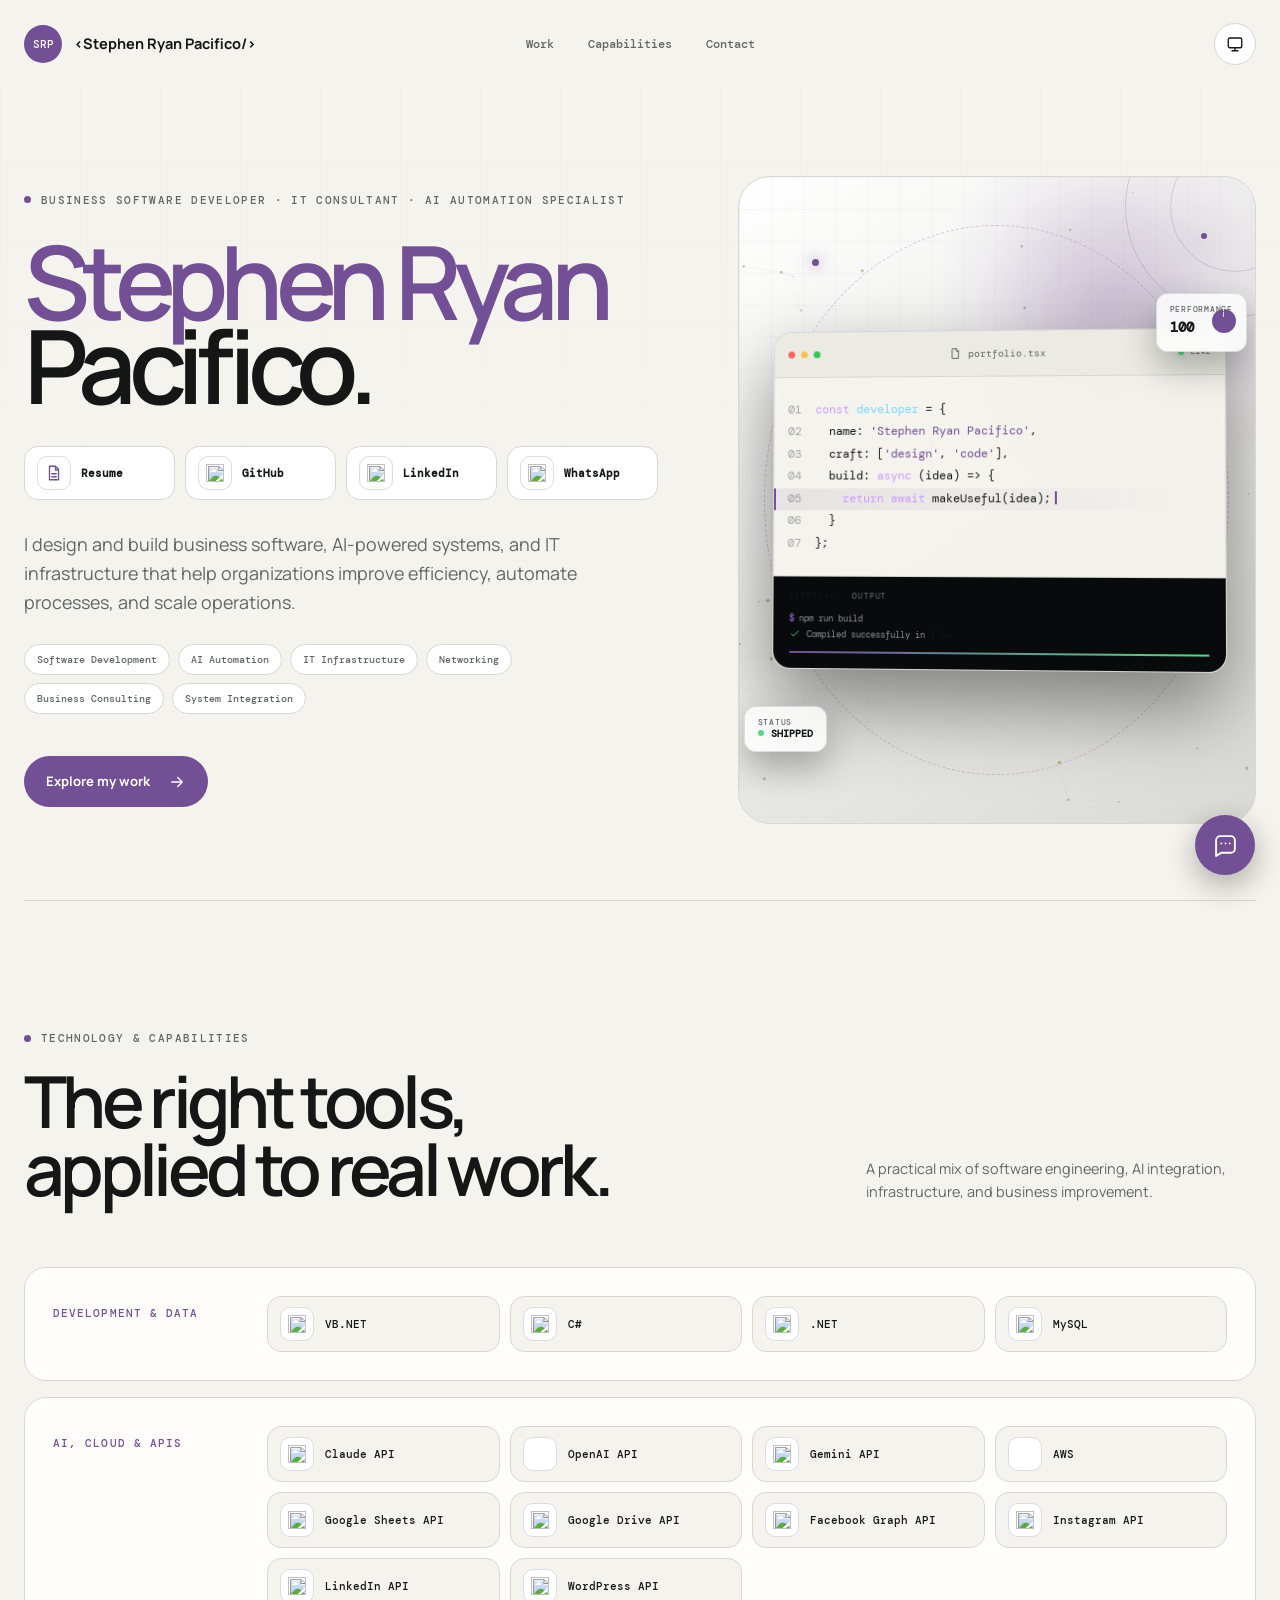
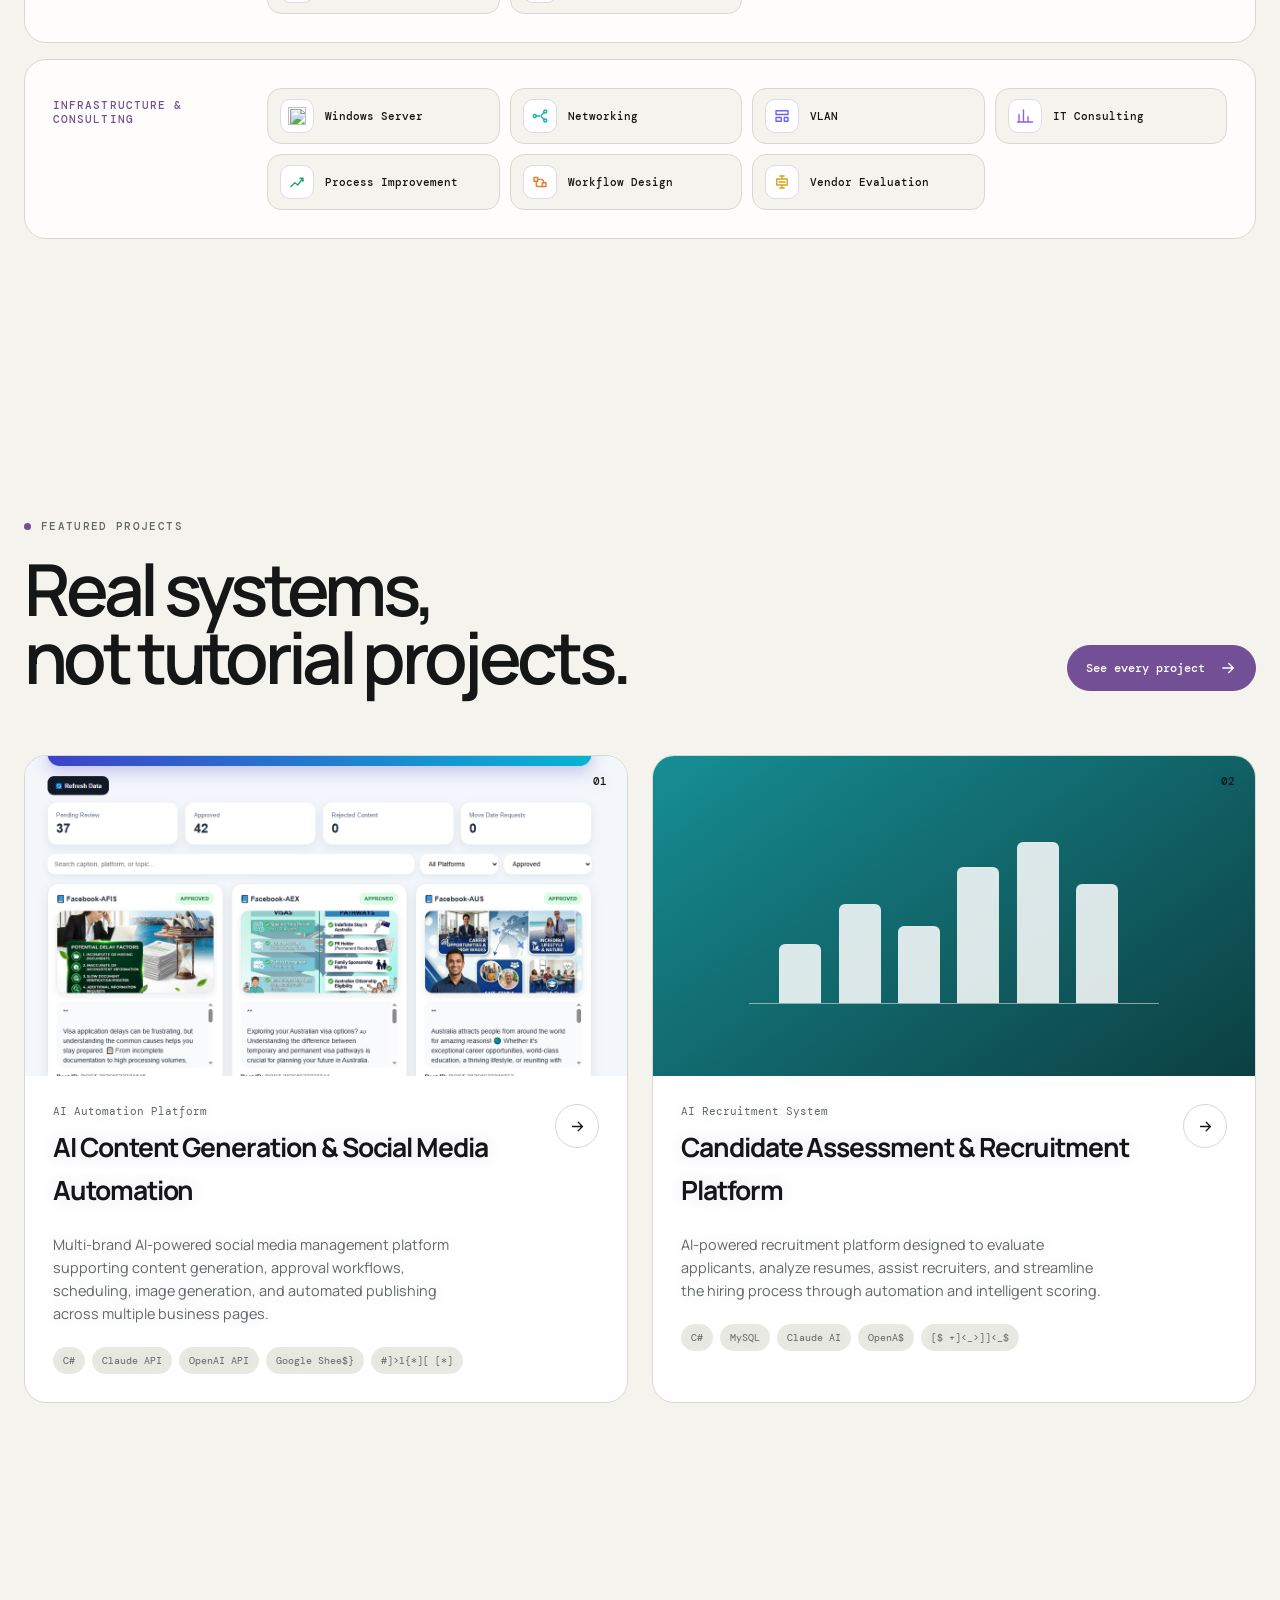
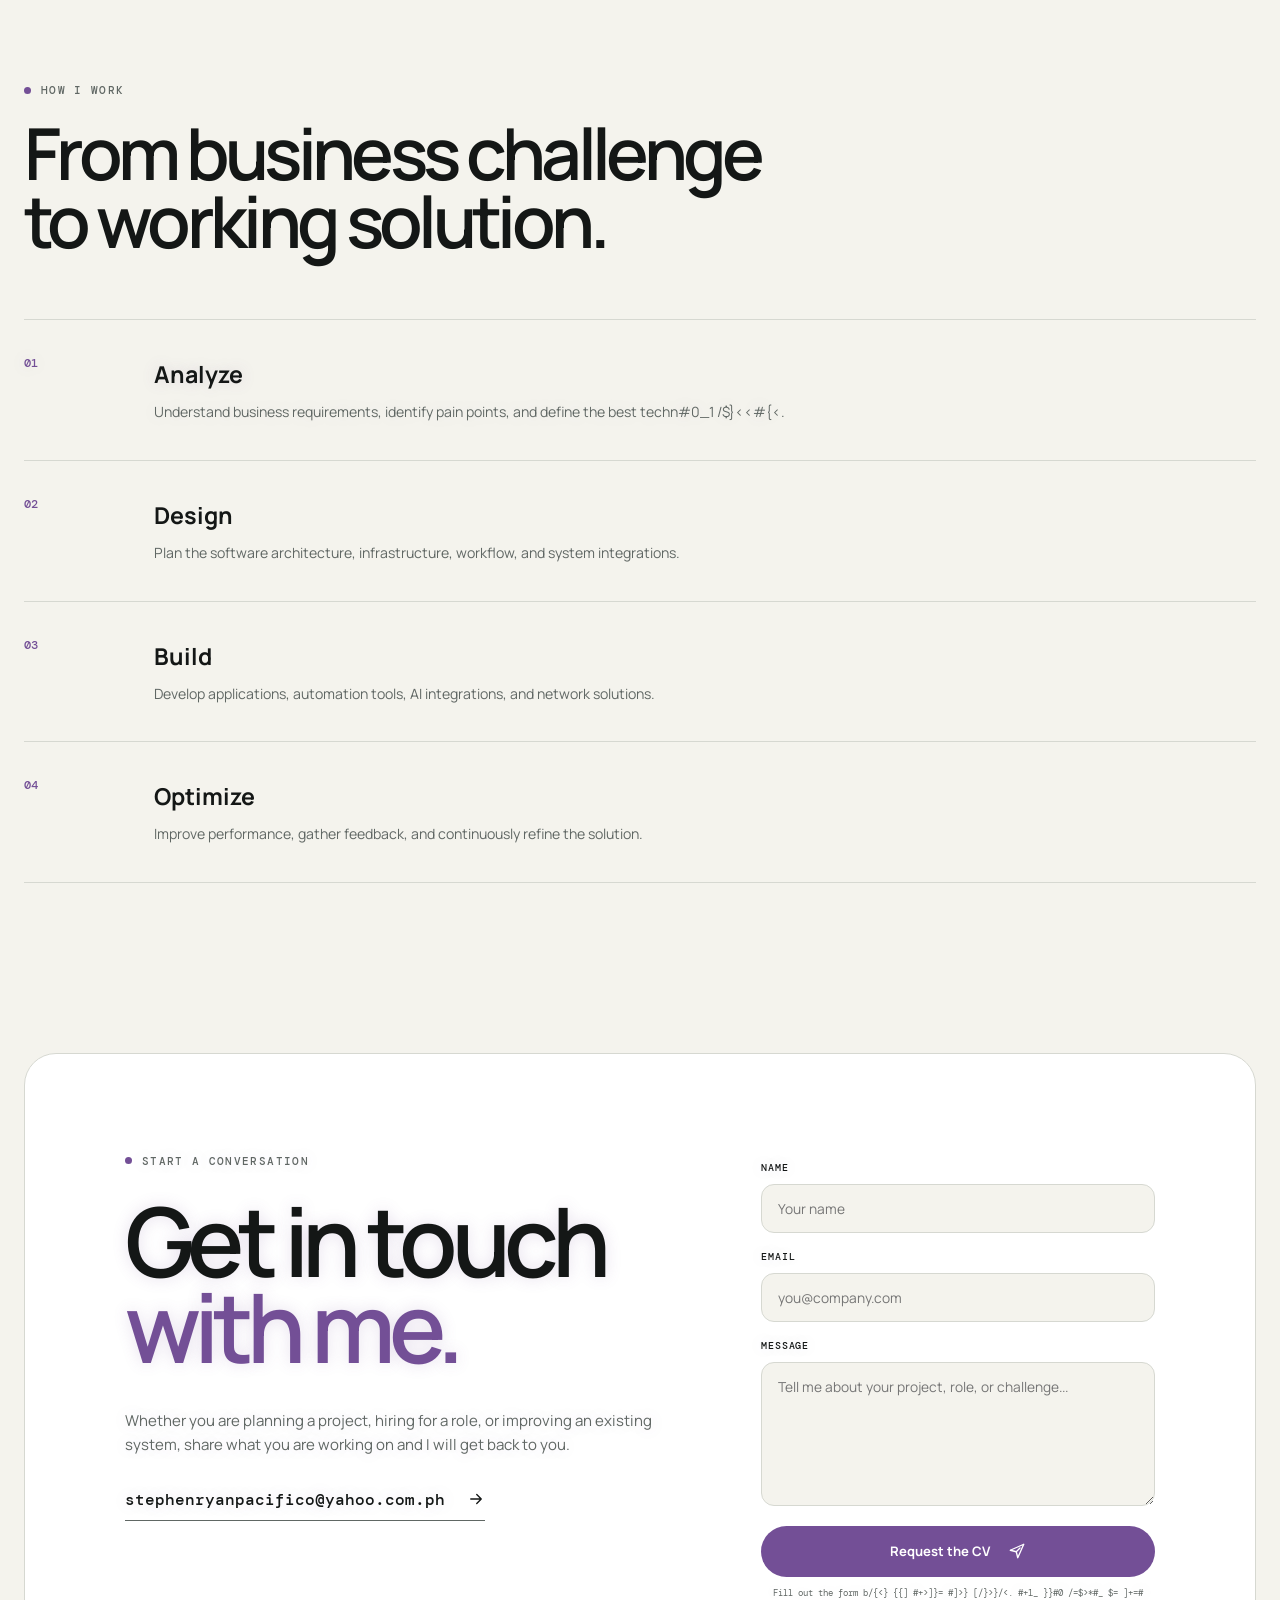
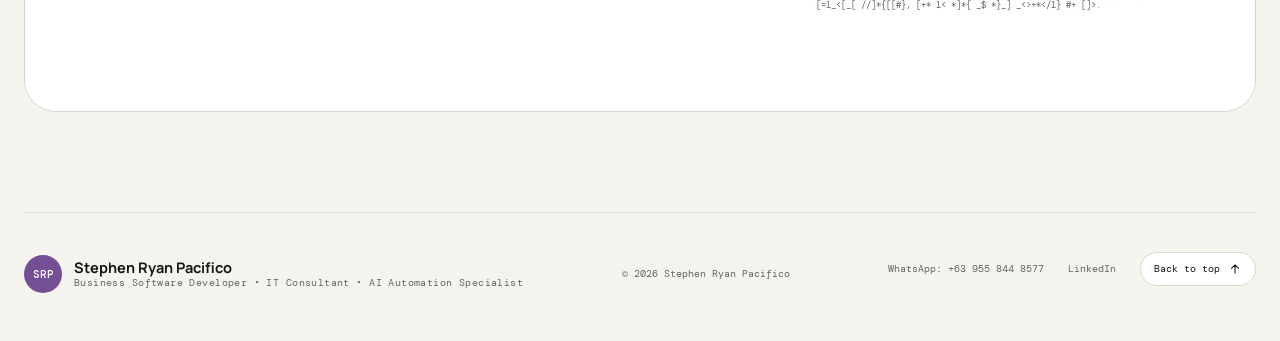
==== index.html @ 0fa46917 "Initial portfolio" ====
<!doctype html>
<html lang="en">
<head>
    <meta charset="utf-8">
    <meta name="viewport" content="width=device-width, initial-scale=1">
    <meta name="description" content="Stephen Ryan Pacifico builds business software, AI-powered applications, internal tools, and IT solutions that help companies streamline operations, improve productivity, and scale efficiently.">
    <meta name="theme-color" content="#0b0d0f">
    <title>Stephen Ryan Pacifico | Business Software, AI &amp; IT Solutions</title>
    <link rel="icon" href="favicon.svg?v=2" type="image/svg+xml">
    <link rel="preconnect" href="https://fonts.googleapis.com">
    <link rel="preconnect" href="https://fonts.gstatic.com" crossorigin>
    <link href="https://fonts.googleapis.com/css2?family=DM+Mono:wght@400;500&family=Manrope:wght@400;500;600;700;800&display=swap" rel="stylesheet">
    <script>
        const savedTheme = localStorage.getItem('ryan-theme') || 'system';
        document.documentElement.dataset.themePreference = savedTheme;
        document.documentElement.dataset.theme = savedTheme === 'system' ? (matchMedia('(prefers-color-scheme:light)').matches ? 'light' : 'dark') : savedTheme;
        document.documentElement.classList.add('js');
        let playSplash = false;
        try {
            playSplash = !sessionStorage.getItem('ryan-splash-seen');
            if (playSplash) sessionStorage.setItem('ryan-splash-seen', 'true');
        } catch {
            playSplash = true;
        }
        if (playSplash && !matchMedia('(prefers-reduced-motion:reduce)').matches) document.documentElement.classList.add('splash-running');
    </script>
    <link rel="stylesheet" href="style.css">
</head>
<body>

    <!-- ===== SPLASH SCREEN ===== -->
    <div class="splash" data-splash role="status" aria-label="Loading Stephen Ryan Pacifico's portfolio">
        <div class="splash-curtain curtain-left"></div>
        <div class="splash-curtain curtain-right"></div>
        <div class="splash-grid" aria-hidden="true"></div>
        <div class="splash-orbit orbit-a" aria-hidden="true"><i></i></div>
        <div class="splash-orbit orbit-b" aria-hidden="true"><i></i></div>
        <div class="splash-content">
            <div class="splash-kicker"><span></span>PORTFOLIO / 2026</div>
            <div class="splash-logo" aria-hidden="true"><span>SR</span><i></i><span>P</span></div>
            <p class="splash-name">Stephen Ryan Pacifico</p>
            <div class="splash-loader">
                <div class="splash-status">
                    <span data-splash-message>Initializing experience</span>
                    <strong><span data-splash-progress>0</span>%</strong>
                </div>
                <div class="splash-track"><i></i></div>
            </div>
        </div>
        <p class="splash-coordinate" aria-hidden="true">14.5995 N / 120.9842 E</p>
        <div class="splash-corner corner-tl" aria-hidden="true"></div>
        <div class="splash-corner corner-br" aria-hidden="true"></div>
    </div>

    <!-- ===== BACKGROUND CODE ===== -->
    <canvas class="background-code" data-background-code aria-hidden="true"></canvas>

    <!-- ===== SKIP LINK ===== -->
    <a class="skip-link" href="#main">Skip to content</a>

    <!-- ===== HEADER ===== -->
    <header class="site-header" data-header>
        <a class="brand" href="index.html" aria-label="Stephen Ryan Pacifico, home">
            <span class="brand-mark">SRP</span>
            <span>&lt;Stephen Ryan Pacifico/&gt;<small></small></span>
        </a>
        <nav class="desktop-nav" aria-label="Primary">
            <a href="#work">Work</a>
            <a href="#capabilities">Capabilities</a>
            <a href="#contact">Contact</a>
        </nav>
        <div class="header-actions">
            <div class="theme-picker" data-theme-picker>
                <button class="icon-button" type="button" data-theme-toggle aria-label="Choose color theme" aria-haspopup="menu" aria-expanded="false" title="Choose color theme">
                    <svg class="theme-icon system-theme-icon" viewBox="0 0 24 24" aria-hidden="true"><rect x="3" y="4" width="18" height="13" rx="2"/><path d="M8 21h8M12 17v4"/></svg>
                    <svg class="theme-icon light-theme-icon" viewBox="0 0 24 24" aria-hidden="true"><circle cx="12" cy="12" r="4"/><path d="M12 2v2M12 20v2M4.93 4.93l1.42 1.42M17.66 17.66l1.41 1.41M2 12h2M20 12h2M4.93 19.07l1.42-1.42M17.66 6.34l1.41-1.41"/></svg>
                    <svg class="theme-icon dark-theme-icon" viewBox="0 0 24 24" aria-hidden="true"><path d="M20.4 15.2A8.5 8.5 0 0 1 8.8 3.6 8.5 8.5 0 1 0 20.4 15.2Z"/></svg>
                </button>
                <div class="theme-menu" data-theme-menu role="menu" aria-label="Color theme" hidden>
                    <button type="button" role="menuitemradio" data-theme-choice="system" aria-checked="false"><svg viewBox="0 0 24 24" aria-hidden="true"><rect x="3" y="4" width="18" height="13" rx="2"/><path d="M8 21h8M12 17v4"/></svg><span><strong>System</strong><small>Match your device</small></span></button>
                    <button type="button" role="menuitemradio" data-theme-choice="light" aria-checked="false"><svg viewBox="0 0 24 24" aria-hidden="true"><circle cx="12" cy="12" r="4"/><path d="M12 2v2M12 20v2M4.93 4.93l1.42 1.42M17.66 17.66l1.41 1.41M2 12h2M20 12h2M4.93 19.07l1.42-1.42M17.66 6.34l1.41-1.41"/></svg><span><strong>Light</strong><small>Always light</small></span></button>
                    <button type="button" role="menuitemradio" data-theme-choice="dark" aria-checked="false"><svg viewBox="0 0 24 24" aria-hidden="true"><path d="M20.4 15.2A8.5 8.5 0 0 1 8.8 3.6 8.5 8.5 0 1 0 20.4 15.2Z"/></svg><span><strong>Dark</strong><small>Always dark</small></span></button>
                </div>
            </div>
            <button class="icon-button menu-button" type="button" data-menu-toggle aria-label="Open navigation" aria-expanded="false">
                <svg viewBox="0 0 24 24" aria-hidden="true"><path d="M4 7h16M4 12h16M4 17h16" /></svg>
            </button>
        </div>
        <nav class="mobile-nav" data-mobile-nav aria-label="Mobile navigation">
            <a href="#work">Work</a>
            <a href="#capabilities">Capabilities</a>
            <a href="#contact">Contact</a>
            <a href="projects.html">All projects</a>
        </nav>
    </header>

    <!-- ===== MAIN ===== -->
    <main id="main">

        <!-- ===== HERO ===== -->
        <section class="hero">
            <div class="hero-copy reveal">
                <p class="eyebrow"><span></span>Business Software Developer &middot; IT Consultant &middot; AI Automation Specialist</p>
                <h1><em>Stephen Ryan</em><br>Pacifico.</h1>
                <div class="profile-actions" aria-label="Profile links">
                    <button class="profile-action" type="button" data-resume-open><span class="action-icon"><svg viewBox="0 0 24 24" aria-hidden="true"><path d="M6 3h8l4 4v14H6zM14 3v5h4M9 13h6M9 17h6"/></svg></span><span>Resume</span></button>
                    <a class="profile-action" href="https://github.com/stephenryanpacifico" target="_blank" rel="noopener noreferrer"><span class="action-icon"><img src="https://cdn.simpleicons.org/github/181717" alt=""></span><span>GitHub</span></a>
                    <a class="profile-action" href="https://www.linkedin.com/in/stephen-pacifico03241996/" target="_blank" rel="noopener noreferrer"><span class="action-icon"><img src="https://cdn.jsdelivr.net/gh/devicons/devicon/icons/linkedin/linkedin-original.svg" alt=""></span><span>LinkedIn</span></a>
                    <a class="profile-action" href="https://api.whatsapp.com/send?phone=639558448577" target="_blank" rel="noopener noreferrer"><span class="action-icon"><img src="https://cdn.simpleicons.org/whatsapp/25D366" alt=""></span><span>WhatsApp</span></a>
                </div>
                <p class="hero-lede">I design and build business software, AI-powered systems, and IT infrastructure that help organizations improve efficiency, automate processes, and scale operations.</p>
                <div class="hero-services" aria-label="Services">
                    <span>Software Development</span><span>AI Automation</span><span>IT Infrastructure</span><span>Networking</span><span>Business Consulting</span><span>System Integration</span>
                </div>
                <div class="hero-actions">
                    <a class="button primary" href="#work">Explore my work <svg viewBox="0 0 24 24" aria-hidden="true"><path d="m5 12 14 0M13 6l6 6-6 6" /></svg></a>
                </div>
            </div>

            <div class="hero-panel code-showcase reveal delay-1" aria-label="Animated code editor demonstrating Ryan's development process">
                <canvas class="code-particles" data-code-particles aria-hidden="true"></canvas>
                <div class="pointer-aura" aria-hidden="true"></div>
                <div class="code-ambient" aria-hidden="true"><span></span><span></span><span></span></div>
                <div class="editor-window" data-tilt-editor>
                    <div class="editor-bar">
                        <div class="window-controls" aria-hidden="true"><i></i><i></i><i></i></div>
                        <div class="editor-file"><svg viewBox="0 0 24 24" aria-hidden="true"><path d="M8 3h7l4 4v14H8zM15 3v5h4" /></svg>portfolio.tsx</div>
                        <div class="live-badge"><span></span>LIVE</div>
                    </div>
                    <div class="editor-body" aria-hidden="true">
                        <div class="code-line line-1"><b>01</b><code><i>const</i> <strong>developer</strong> = {</code></div>
                        <div class="code-line line-2"><b>02</b><code>&nbsp;&nbsp;name: <em>'Stephen Ryan Pacifico'</em>,</code></div>
                        <div class="code-line line-3"><b>03</b><code>&nbsp;&nbsp;craft: [<em>'design'</em>, <em>'code'</em>],</code></div>
                        <div class="code-line line-4"><b>04</b><code>&nbsp;&nbsp;build: <i>async</i> (idea) =&gt; {</code></div>
                        <div class="code-line line-5 active-code"><b>05</b><code>&nbsp;&nbsp;&nbsp;&nbsp;<i>return await</i> makeUseful(idea);<span class="code-cursor"></span></code></div>
                        <div class="code-line line-6"><b>06</b><code>&nbsp;&nbsp;}</code></div>
                        <div class="code-line line-7"><b>07</b><code>};</code></div>
                    </div>
                    <div class="terminal-panel" aria-hidden="true">
                        <div><span>TERMINAL</span><span>OUTPUT</span></div>
                        <p><b>$</b> npm run build</p>
                        <p class="terminal-success"><svg viewBox="0 0 24 24"><path d="m5 12 4 4L19 6" /></svg>Compiled successfully in <span data-build-time>1.8s</span></p>
                        <span class="progress-track"><i></i></span>
                    </div>
                </div>
                <div class="floating-metric metric-top" aria-hidden="true"><span>PERFORMANCE</span><strong data-performance-score>100</strong><i></i></div>
                <div class="floating-metric metric-bottom" aria-hidden="true"><span>STATUS</span><strong><i></i> SHIPPED</strong></div>
                <div class="execution-path" aria-hidden="true"><i></i></div>
            </div>

        </section>

        <section class="capabilities-section" id="capabilities">
            <div class="section-heading reveal">
                <div><p class="eyebrow"><span></span>Technology &amp; capabilities</p><h2>The right tools,<br>applied to real work.</h2></div>
                <p class="section-note">A practical mix of software engineering, AI integration, infrastructure, and business improvement.</p>
            </div>
            <div class="capability-groups reveal delay-1">
                <div class="capability-group">
                    <p>Development &amp; data</p>
                    <div class="capability-grid">
                        <span class="capability-item"><span class="capability-icon"><img src="https://cdn.jsdelivr.net/gh/devicons/devicon/icons/visualbasic/visualbasic-original.svg" alt=""></span>VB.NET</span>
                        <span class="capability-item"><span class="capability-icon"><img src="https://cdn.jsdelivr.net/gh/devicons/devicon/icons/csharp/csharp-original.svg" alt=""></span>C#</span>
                        <span class="capability-item"><span class="capability-icon"><img src="https://cdn.jsdelivr.net/gh/devicons/devicon/icons/dot-net/dot-net-original.svg" alt=""></span>.NET</span>
                        <span class="capability-item"><span class="capability-icon"><img src="https://cdn.simpleicons.org/mysql/4479A1" alt=""></span>MySQL</span>
                    </div>
                </div>
                <div class="capability-group">
                    <p>AI, cloud &amp; APIs</p>
                    <div class="capability-grid">
                        <span class="capability-item"><span class="capability-icon"><img src="https://cdn.simpleicons.org/claude/D97757" alt=""></span>Claude API</span>
                        <span class="capability-item"><span class="capability-icon"><span class="brand-mask" style="--brand-color:#10a37f;--brand-logo:url('https://cdn.jsdelivr.net/npm/simple-icons@v14/icons/openai.svg')"></span></span>OpenAI API</span>
                        <span class="capability-item"><span class="capability-icon"><img src="https://cdn.simpleicons.org/googlegemini/8E75B2" alt=""></span>Gemini API</span>
                        <span class="capability-item"><span class="capability-icon"><span class="brand-mask" style="--brand-color:#ff9900;--brand-logo:url('https://cdn.jsdelivr.net/npm/simple-icons@v14/icons/amazonwebservices.svg')"></span></span>AWS</span>
                        <span class="capability-item"><span class="capability-icon"><img src="https://cdn.simpleicons.org/googlesheets/34A853" alt=""></span>Google Sheets API</span>
                        <span class="capability-item"><span class="capability-icon"><img src="https://cdn.simpleicons.org/googledrive/4285F4" alt=""></span>Google Drive API</span>
                        <span class="capability-item"><span class="capability-icon"><img src="https://cdn.simpleicons.org/facebook/1877F2" alt=""></span>Facebook Graph API</span>
                        <span class="capability-item"><span class="capability-icon"><img src="https://cdn.simpleicons.org/instagram/E4405F" alt=""></span>Instagram API</span>
                        <span class="capability-item"><span class="capability-icon"><img src="https://cdn.jsdelivr.net/gh/devicons/devicon/icons/linkedin/linkedin-plain.svg" alt=""></span>LinkedIn API</span>
                        <span class="capability-item"><span class="capability-icon"><img src="https://cdn.simpleicons.org/wordpress/21759B" alt=""></span>WordPress API</span>
                    </div>
                </div>
                <div class="capability-group">
                    <p>Infrastructure &amp; consulting</p>
                    <div class="capability-grid">
                        <span class="capability-item"><span class="capability-icon"><img src="https://cdn.jsdelivr.net/gh/devicons/devicon/icons/windows11/windows11-original.svg" alt=""></span>Windows Server</span>
                        <span class="capability-item"><span class="capability-icon" style="--icon-color:#16aeb5"><svg viewBox="0 0 24 24" aria-hidden="true"><circle cx="5" cy="12" r="2"/><circle cx="19" cy="6" r="2"/><circle cx="19" cy="18" r="2"/><path d="M7 12h5M14 11l3.2-3.6M14 13l3.2 3.6"/></svg></span>Networking</span>
                        <span class="capability-item"><span class="capability-icon" style="--icon-color:#6366f1"><svg viewBox="0 0 24 24" aria-hidden="true"><path d="M4 5h16v5H4zM4 14h7v5H4zM15 14h5v5h-5z"/></svg></span>VLAN</span>
                        <span class="capability-item"><span class="capability-icon" style="--icon-color:#8b5cf6"><svg viewBox="0 0 24 24" aria-hidden="true"><path d="M4 20V10M10 20V4M16 20v-7M22 20H2"/></svg></span>IT Consulting</span>
                        <span class="capability-item"><span class="capability-icon" style="--icon-color:#22a06b"><svg viewBox="0 0 24 24" aria-hidden="true"><path d="M4 18l5-5 4 3 7-9M16 7h4v4"/></svg></span>Process Improvement</span>
                        <span class="capability-item"><span class="capability-icon" style="--icon-color:#e77732"><svg viewBox="0 0 24 24" aria-hidden="true"><path d="M4 6h5v5H4zM15 13h5v5h-5zM9 8.5h4a4 4 0 0 1 4 4V13M7 11v5a2 2 0 0 0 2 2h6"/></svg></span>Workflow Design</span>
                        <span class="capability-item"><span class="capability-icon" style="--icon-color:#d6a21d"><svg viewBox="0 0 24 24" aria-hidden="true"><path d="M9 4h6M9 20h6M12 4v4M12 16v4M5 8h14v8H5zM8 12h8"/></svg></span>Vendor Evaluation</span>
                    </div>
                </div>
            </div>
        </section>

        <!-- ===== WORK ===== -->
        <section class="work-section" id="work">
            <div class="section-heading reveal">
                <div>
                    <p class="eyebrow"><span></span>Featured Projects</p>
                    <h2>Real systems,<br>not tutorial projects.</h2>
                </div>
                <a class="text-link" href="projects.html">
                    See every project
                    <svg viewBox="0 0 24 24" aria-hidden="true"><path d="m5 12 14 0M13 6l6 6-6 6" /></svg>
                </a>
            </div>

            <div class="project-grid">

                <!-- PROJECT 1: AI Social Media -->
                <a class="project-card project-violet reveal" href="projects.html#social-media-platform">
                    <div class="project-visual">
                        <img src="Assets/Ai_Social_media/AI_Social_Media_Automation.png" alt="AI Social Media Automation Platform" loading="lazy">
                        <span class="project-number">01</span>
                    </div>
                    <div class="project-info">
                        <div>
                            <p>AI Automation Platform</p>
                            <h3>AI Content Generation &amp; Social Media Automation</h3>
                        </div>
                        <span class="round-arrow"><svg viewBox="0 0 24 24" aria-hidden="true"><path d="m5 12 14 0M13 6l6 6-6 6" /></svg></span>
                        <p class="project-description">
                            Multi-brand AI-powered social media management platform
                            supporting content generation, approval workflows,
                            scheduling, image generation, and automated publishing
                            across multiple business pages.
                        </p>
                        <ul class="tags">
                            <li>C#</li>
                            <li>Claude API</li>
                            <li>OpenAI API</li>
                            <li>Google Sheets</li>
                            <li>Facebook API</li>
                        </ul>
                    </div>
                </a>

                <!-- PROJECT 2: Recruitment -->
                <a class="project-card project-cyan reveal delay-1" href="projects.html#recruitment-platform">
                    <div class="project-visual">
                        <div class="chart-mock">
                            <span style="--h:34%"></span>
                            <span style="--h:57%"></span>
                            <span style="--h:44%"></span>
                            <span style="--h:78%"></span>
                            <span style="--h:92%"></span>
                            <span style="--h:68%"></span>
                        </div>
                        <span class="project-number">02</span>
                    </div>
                    <div class="project-info">
                        <div>
                            <p>AI Recruitment System</p>
                            <h3>Candidate Assessment &amp; Recruitment Platform</h3>
                        </div>
                        <span class="round-arrow"><svg viewBox="0 0 24 24" aria-hidden="true"><path d="m5 12 14 0M13 6l6 6-6 6" /></svg></span>
                        <p class="project-description">
                            AI-powered recruitment platform designed to
                            evaluate applicants, analyze resumes,
                            assist recruiters, and streamline the hiring
                            process through automation and intelligent scoring.
                        </p>
                        <ul class="tags">
                            <li>C#</li>
                            <li>MySQL</li>
                            <li>Claude AI</li>
                            <li>OpenAI</li>
                            <li>AI Assessment</li>
                        </ul>
                    </div>
                </a>

            </div>
        </section>

        <!-- ===== PROCESS ===== -->
        <section class="process-section">
            <div class="section-heading reveal">
                <div>
                    <p class="eyebrow"><span></span>How I Work</p>
                    <h2>From business challenge<br>to working solution.</h2>
                </div>
            </div>
            <ol class="process-list">
                <li class="reveal">
                    <span>01</span>
                    <div>
                        <h3>Analyze</h3>
                        <p>Understand business requirements, identify pain points, and define the best technical approach.</p>
                    </div>
                </li>
                <li class="reveal">
                    <span>02</span>
                    <div>
                        <h3>Design</h3>
                        <p>Plan the software architecture, infrastructure, workflow, and system integrations.</p>
                    </div>
                </li>
                <li class="reveal">
                    <span>03</span>
                    <div>
                        <h3>Build</h3>
                        <p>Develop applications, automation tools, AI integrations, and network solutions.</p>
                    </div>
                </li>
                <li class="reveal">
                    <span>04</span>
                    <div>
                        <h3>Optimize</h3>
                        <p>Improve performance, gather feedback, and continuously refine the solution.</p>
                    </div>
                </li>
            </ol>
        </section>

        <!-- ===== CONTACT ===== -->
        <section class="contact-section reveal" id="contact">
            <div class="contact-copy">
                <p class="eyebrow"><span></span>Start a conversation</p>
                <h2>Get in touch<br><em>with me.</em></h2>
                <p class="contact-note">Whether you are planning a project, hiring for a role, or improving an existing system, share what you are working on and I will get back to you.</p>
                <a class="contact-link" href="mailto:stephenryanpacifico@yahoo.com.ph">stephenryanpacifico@yahoo.com.ph<svg viewBox="0 0 24 24" aria-hidden="true"><path d="m5 12 14 0M13 6l6 6-6 6" /></svg></a>
            </div>
            <form class="contact-form" data-contact-form>
                <label for="contact-name">Name</label>
                <input id="contact-name" name="name" type="text" autocomplete="name" placeholder="Your name" required>
                <label for="contact-email">Email</label>
                <input id="contact-email" name="email" type="email" autocomplete="email" placeholder="you@company.com" required>
                <label for="contact-message">Message</label>
                <textarea id="contact-message" name="message" rows="6" placeholder="Tell me about your project, role, or challenge..." required></textarea>
                <button class="button primary" type="submit">Request the CV<svg viewBox="0 0 24 24" aria-hidden="true"><path d="m3 11 18-8-8 18-2-8-8-2Z" /><path d="m11 13 5-5" /></svg></button>
                <p class="form-note" aria-live="polite">Fill out the form below and submit your request. Once your request is successfully submitted, the CV will be made available to you.</p>
            </form>
        </section>

    </main>

    <!-- ===== FOOTER ===== -->
    <footer>
        <a class="brand" href="#main">
            <span class="brand-mark">SRP</span>
            <span>
                Stephen Ryan Pacifico
                <small>Business Software Developer • IT Consultant • AI Automation Specialist</small>
            </span>
        </a>
        <p>© <span data-year></span> Stephen Ryan Pacifico</p>
        <div>
            <a href="https://api.whatsapp.com/send?phone=639558448577" target="_blank" rel="noopener noreferrer">
                WhatsApp: +63 955 844 8577
            </a>
            <a href="https://www.linkedin.com/in/stephen-pacifico03241996/" target="_blank" rel="noopener noreferrer">
                LinkedIn
            </a>
            <a class="back-to-top-button" href="#main">
                Back to top
                <svg viewBox="0 0 24 24" aria-hidden="true"><path d="M12 19V5M6 11l6-6 6 6" /></svg>
            </a>
        </div>
    </footer>

    <!-- ===== RESUME MODAL ===== -->
    <div class="resume-modal" data-resume-modal role="dialog" aria-modal="true" aria-labelledby="resume-title" hidden>
        <div class="resume-toolbar">
            <p id="resume-title">Resume</p>
            <button class="icon-button" type="button" data-resume-close aria-label="Close resume"><svg viewBox="0 0 24 24" aria-hidden="true"><path d="M6 6l12 12M18 6 6 18"/></svg></button>
        </div>
        <div class="resume-empty" aria-label="Empty resume area"></div>
    </div>

    <!-- ===== CHATBOT ===== -->
    <button id="chatbot-toggle" aria-label="Open chat"><svg viewBox="0 0 24 24" aria-hidden="true"><path d="M21 15a4 4 0 0 1-4 4H8l-5 3V7a4 4 0 0 1 4-4h10a4 4 0 0 1 4 4Z"/><path d="M8 10h.01M12 10h.01M16 10h.01"/></svg></button>
    <div id="chatbot-container" role="dialog" aria-label="Chatbot">
        <div class="chatbot-header">
            <span><svg viewBox="0 0 24 24" aria-hidden="true"><path d="M21 15a4 4 0 0 1-4 4H8l-5 3V7a4 4 0 0 1 4-4h10a4 4 0 0 1 4 4Z" /></svg>  Shekie AI Assistant</span>
            <button id="chatbot-close" aria-label="Close chat"><svg viewBox="0 0 24 24" aria-hidden="true"><path d="M6 6l12 12M18 6 6 18"/></svg></button>
        </div>
        <div id="chatbot-messages">
            <div class="bot-message">
                Hi! 👋 I'm Shekie, Ryan's AI Assistant.<br><br>

                I can help you learn more about Ryan's experience,
                skills, projects, and professional background.<br><br>

                <strong>Hiring for a role?</strong><br>
                Send me a job posting and I can assess how well Ryan
                matches the position.<br><br>

                What would you like to know?
            </div>
        </div>
        <div class="chatbot-input">

            <input type="text"
                   id="chat-input"
                   placeholder="Ask me anything..."
                   aria-label="Type your message">

            <!-- Hidden file picker -->
            <input type="file"
                   id="job-file-input"
                   accept=".pdf,.jpg,.jpeg,.png,application/pdf,image/jpeg,image/png"
                   hidden>

            <!-- Tiny attachment button -->
            <button type="button"
                    id="attach-btn"
                    class="chat-attach-btn"
                    aria-label="Attach job posting"
                    title="Attach job posting">

                <svg viewBox="0 0 24 24" aria-hidden="true">
                    <path d="M21.44 11.05l-8.49 8.49a6 6 0 0 1-8.49-8.49l9.19-9.19a4 4 0 0 1 5.66 5.66l-9.2 9.19a2 2 0 0 1-2.82-2.83l8.49-8.48" />
                </svg>

            </button>

            <button type="button"
                    id="send-btn"
                    aria-label="Send message">
                Send
            </button>

        </div>
    </div>

    <script src="script.js"></script>
</body>
</html>
---- style.css ----
﻿:root {
  --bg:#0b0d0f;
  --surface:#121518;
  --surface-2:#181c20;
  --text:#f2f3ee;
  --muted:#989f9f;
  --line:#282d31;
  --accent:#734F96;
  --accent-text:#fff;
  --display:"Manrope",sans-serif;
  --mono:"DM Mono",monospace;
  --radius:22px;
  --max:1240px;
  color-scheme:dark
}

html[data-theme="light"] {
  --bg:#f4f3ed;
  --surface:#fff;
  --surface-2:#e9e9e3;
  --text:#141716;
  --muted:#606764;
  --line:#d6d8d1;
  --accent:#734F96;
  --accent-text:#fff;
  color-scheme:light
}

* {
  box-sizing:border-box;
  margin:0;
  padding:0
}

html {
  scroll-behavior:smooth;
  scroll-padding-top:110px
}

body {
  background:var(--bg);
  color:var(--text);
  font-family:var(--display);
  line-height:1.6;
  min-height:100vh;
  transition:background .3s,color .3s
}

body::before {
  background-image:linear-gradient(rgba(255,255,255,.018) 1px,transparent 1px),linear-gradient(90deg,rgba(255,255,255,.018) 1px,transparent 1px);
  background-size:80px 80px;
  content:"";
  inset:0;
  mask-image:linear-gradient(to bottom,black,transparent 70%);
  pointer-events:none;
  position:fixed;
  z-index:-1
}

.background-code {
  height:100%;
  inset:0;
  opacity:.9;
  pointer-events:none;
  position:fixed;
  width:100%;
  z-index:0
}

main,footer {
  position:relative;
  z-index:1
}

@media (hover:none),(pointer:coarse) {
  .background-code {
    display:none
  }
}

html[data-theme="light"] body::before {
  background-image:linear-gradient(rgba(0,0,0,.025) 1px,transparent 1px),linear-gradient(90deg,rgba(0,0,0,.025) 1px,transparent 1px)
}

a {
  color:inherit;
  text-decoration:none
}

button {
  color:inherit;
  font:inherit
}

svg {
  fill:none;
  stroke:currentColor;
  stroke-linecap:round;
  stroke-linejoin:round;
  stroke-width:1.8
}

.skip-link {
  background:var(--accent);
  color:var(--accent-text);
  left:16px;
  padding:10px 16px;
  position:fixed;
  top:-60px;
  z-index:100
}

.skip-link:focus {
  top:16px
}

.site-header {
  align-items:center;
  background:color-mix(in srgb,var(--bg) 82%,transparent);
  border-bottom:1px solid transparent;
  display:grid;
  grid-template-columns:1fr auto 1fr;
  height:88px;
  left:0;
  padding:0 max(24px,calc((100vw - var(--max))/2));
  position:fixed;
  right:0;
  top:0;
  transition:.3s;
  z-index:50;
  backdrop-filter:blur(18px)
}

.site-header.is-scrolled {
  border-color:var(--line);
  height:72px
}

.brand {
  align-items:center;
  display:flex;
  font-size:.91rem;
  font-weight:700;
  gap:12px;
  line-height:1.25;
  width:max-content
}

.brand small {
  color:var(--muted);
  display:block;
  font:400 .65rem var(--mono);
  letter-spacing:.04em
}

.brand-mark {
  align-items:center;
  background:var(--accent);
  border-radius:50%;
  color:var(--accent-text);
  display:flex;
  font:500 .7rem var(--mono);
  height:38px;
  justify-content:center;
  width:38px
}

.desktop-nav {
  display:flex;
  gap:34px
}

.desktop-nav a {
  color:var(--muted);
  font:500 .76rem var(--mono);
  position:relative
}

.desktop-nav a:hover {
  color:var(--text)
}

.desktop-nav a::after {
  background:var(--accent);
  bottom:-9px;
  content:"";
  height:2px;
  left:0;
  position:absolute;
  transform:scaleX(0);
  transform-origin:left;
  transition:.25s;
  width:100%
}

.desktop-nav a:hover::after {
  transform:scaleX(1)
}

.header-actions {
  display:flex;
  gap:8px;
  justify-self:end
}

.icon-button {
  align-items:center;
  background:var(--surface);
  border:1px solid var(--line);
  border-radius:50%;
  cursor:pointer;
  display:flex;
  height:42px;
  justify-content:center;
  transition:.2s;
  width:42px
}

.icon-button:hover {
  border-color:var(--muted);
  transform:translateY(-2px)
}

.icon-button svg {
  height:18px;
  width:18px
}

.menu-button {
  display:none
}

.theme-picker {
  position:relative
}

.theme-icon {
  display:none
}

html[data-theme-preference="system"] .system-theme-icon,
html[data-theme-preference="light"] .light-theme-icon,
html[data-theme-preference="dark"] .dark-theme-icon {
  display:block
}

.theme-menu {
  background:color-mix(in srgb,var(--surface) 94%,transparent);
  border:1px solid var(--line);
  border-radius:16px;
  box-shadow:0 20px 55px rgba(0,0,0,.28);
  min-width:205px;
  padding:7px;
  position:absolute;
  right:0;
  top:50px;
  z-index:90;
  backdrop-filter:blur(20px)
}

.theme-menu[hidden] {
  display:none
}

.theme-menu button {
  align-items:center;
  background:transparent;
  border:0;
  border-radius:11px;
  color:var(--text);
  cursor:pointer;
  display:grid;
  gap:11px;
  grid-template-columns:24px 1fr 8px;
  padding:10px 11px;
  text-align:left;
  transition:background .18s;
  width:100%
}

.theme-menu button:hover,.theme-menu button:focus-visible {
  background:var(--surface-2)
}

.theme-menu button::after {
  background:transparent;
  border:1px solid var(--line);
  border-radius:50%;
  content:"";
  height:7px;
  width:7px
}

.theme-menu button.is-selected::after {
  background:var(--accent);
  border-color:var(--accent);
  box-shadow:0 0 0 3px color-mix(in srgb,var(--accent) 16%,transparent)
}

.theme-menu button>svg {
  height:19px;
  width:19px
}

.theme-menu button>span {
  display:block
}

.theme-menu strong,.theme-menu small {
  display:block
}

.theme-menu strong {
  font:600 .71rem var(--mono)
}

.theme-menu small {
  color:var(--muted);
  font-size:.66rem;
  margin-top:1px
}

.mobile-nav {
  display:none
}

main,footer {
  width:min(calc(100% - 48px),var(--max));
  margin-inline:auto
}

.hero {
  display:grid;
  grid-template-columns:1.1fr .9fr;
  gap:80px;
  min-height:100vh;
  padding:170px 0 70px;
  position:relative
}

.hero-copy {
  align-self:center
}

.eyebrow {
  align-items:center;
  color:var(--muted);
  display:flex;
  font:500 .7rem var(--mono);
  gap:10px;
  letter-spacing:.12em;
  text-transform:uppercase
}

.eyebrow span {
  background:var(--accent);
  border-radius:100%;
  display:inline-block;
  height:7px;
  width:7px
}

.hero h1,.page-hero h1 {
  font-size:clamp(4.2rem,8vw,8.2rem);
  font-weight:600;
  letter-spacing:-.075em;
  line-height:.83;
  margin:32px 0 38px
}

.hero h1 em,.page-hero h1 em,.about-intro em,.contact-section em {
  color:var(--accent);
  font-style:normal
}

.code-word-group {
  display:inline-flex;
  align-items:baseline;
  white-space:nowrap
}

.code-word {
  border-radius:.08em;
  cursor:crosshair;
  display:inline-block;
  min-width:8.1ch;
  outline:none;
  position:relative;
  transition:color .2s ease,text-shadow .2s ease
}

.code-word::before {
  background:var(--accent);
  bottom:.03em;
  content:"";
  height:.035em;
  left:0;
  opacity:.35;
  position:absolute;
  transform:scaleX(.22);
  transform-origin:left;
  transition:opacity .25s ease,transform .35s cubic-bezier(.2,.8,.2,1);
  width:100%
}

.code-word:hover::before,.code-word:focus-visible::before,.code-word.is-coding::before {
  opacity:1;
  transform:scaleX(1)
}

.code-word.is-coding {
  color:var(--accent);
  font-family:var(--mono);
  font-size:.77em;
  letter-spacing:-.075em;
  min-width:11ch;
  text-shadow:0 0 28px color-mix(in srgb,var(--accent) 32%,transparent);
  vertical-align:baseline
}

.code-word.is-coding::after {
  animation:cursor-blink .7s steps(1) infinite;
  background:var(--accent);
  box-shadow:0 0 12px color-mix(in srgb,var(--accent) 60%,transparent);
  content:"";
  display:inline-block;
  height:.78em;
  margin-left:.08em;
  width:.035em
}

.hero-lede {
  color:var(--muted);
  font-size:clamp(1rem,1.4vw,1.22rem);
  max-width:580px
}

.profile-actions {
  display:grid;
  gap:10px;
  grid-template-columns:repeat(4,minmax(0,1fr));
  margin-bottom:30px;
  max-width:650px
}

.profile-action {
  align-items:center;
  background:var(--surface);
  border:1px solid var(--line);
  border-radius:14px;
  color:var(--text);
  cursor:pointer;
  display:flex;
  font:600 .68rem var(--mono);
  gap:10px;
  min-height:54px;
  padding:8px 12px;
  text-align:left;
  transition:border-color .2s,background .2s,transform .2s
}

.profile-action:hover {
  background:var(--surface-2);
  border-color:color-mix(in srgb,var(--accent) 55%,var(--line));
  transform:translateY(-2px)
}

.action-icon,.capability-icon {
  align-items:center;
  background:#fff;
  border:1px solid #dedbe3;
  border-radius:10px;
  display:inline-flex;
  flex:0 0 34px;
  height:34px;
  justify-content:center;
  width:34px
}

.action-icon {
  color:var(--accent)
}

.capability-icon {
  color:var(--icon-color,var(--accent))
}

.action-icon svg,.action-icon img,.capability-icon svg,.capability-icon img {
  height:18px;
  object-fit:contain;
  width:18px
}

.brand-mask {
  background:var(--brand-color);
  display:block;
  height:18px;
  mask:var(--brand-logo) center/contain no-repeat;
  width:18px
}

.hero-services {
  display:flex;
  flex-wrap:wrap;
  gap:8px;
  margin-top:28px;
  max-width:680px
}

.hero-services span {
  background:var(--surface);
  border:1px solid var(--line);
  border-radius:100px;
  color:var(--muted);
  font:500 .62rem var(--mono);
  padding:8px 12px
}

.hero-actions {
  display:flex;
  flex-wrap:wrap;
  gap:12px;
  margin-top:42px
}

.button {
  align-items:center;
  border-radius:100px;
  display:inline-flex;
  font-size:.82rem;
  font-weight:700;
  gap:18px;
  padding:15px 22px;
  transition:.25s
}

button.button {
  cursor:pointer
}

.button svg,.text-link svg,.contact-link svg {
  height:18px;
  width:18px
}

.button.primary {
  background:var(--accent);
  color:var(--accent-text)
}

.button.secondary {
  background:transparent;
  border:1px solid var(--line)
}

.button:hover {
  transform:translateY(-3px)
}

.button.secondary:hover {
  background:var(--surface)
}

.hero-panel {
  align-self:center;
  aspect-ratio:4/5;
  background:radial-gradient(circle at 50% 32%,color-mix(in srgb,var(--accent) 16%,transparent),transparent 37%),var(--surface);
  border:1px solid var(--line);
  border-radius:32px;
  overflow:hidden;
  position:relative
}

.orbital {
  height:55%;
  position:relative
}

.orbit {
  border:1px solid color-mix(in srgb,var(--accent) 30%,var(--line));
  border-radius:50%;
  left:50%;
  position:absolute;
  top:50%;
  transform:translate(-50%,-50%)
}

.orbit.one {
  height:220px;
  width:220px
}

.orbit.two {
  height:310px;
  width:310px
}

.orbit::before,.orbit::after {
  background:var(--accent);
  border-radius:50%;
  content:"";
  height:7px;
  position:absolute;
  width:7px
}

.orbit.one::before {
  left:20%;
  top:5%
}

.orbit.two::after {
  bottom:12%;
  right:8%
}

.core {
  align-items:center;
  background:var(--accent);
  border-radius:50%;
  color:var(--accent-text);
  display:flex;
  font:500 1.5rem var(--mono);
  height:92px;
  justify-content:center;
  left:50%;
  position:absolute;
  top:50%;
  transform:translate(-50%,-50%);
  width:92px
}

.panel-status {
  align-items:center;
  display:flex;
  font:400 .68rem var(--mono);
  gap:8px;
  left:26px;
  position:absolute;
  top:24px
}

.pulse {
  background:#79e897;
  border-radius:50%;
  box-shadow:0 0 0 5px rgba(121,232,151,.1);
  height:7px;
  width:7px
}

.code-window {
  background:color-mix(in srgb,var(--bg) 75%,transparent);
  border:1px solid var(--line);
  border-radius:16px;
  bottom:22px;
  font:400 clamp(.68rem,1vw,.82rem)/1.8 var(--mono);
  left:22px;
  padding:16px 20px;
  position:absolute;
  right:22px
}

.code-window>div {
  display:flex;
  gap:5px;
  margin-bottom:10px
}

.code-window i {
  background:var(--muted);
  border-radius:50%;
  height:5px;
  opacity:.5;
  width:5px
}

.code-window p {
  color:var(--muted)
}

.code-window b {
  color:#c49af2;
  font-weight:400
}

.code-window mark {
  background:none;
  color:var(--accent)
}

.hero-stats {
  align-self:end;
  border-top:1px solid var(--line);
  display:grid;
  grid-column:1/-1;
  grid-template-columns:repeat(3,1fr);
  margin-top:20px
}

.hero-stats div {
  align-items:center;
  border-right:1px solid var(--line);
  display:flex;
  gap:16px;
  padding:22px 0
}

.hero-stats div+div {
  padding-left:28px
}

.hero-stats div:last-child {
  border:0
}

.hero-stats strong {
  font:500 .75rem var(--mono)
}

.hero-stats span {
  color:var(--muted);
  font-size:.78rem
}

.capabilities-section {
  border-top:1px solid var(--line);
  padding:130px 0 140px
}

.section-note {
  color:var(--muted);
  font-size:.9rem;
  max-width:390px
}

.capability-groups {
  display:grid;
  gap:16px
}

.capability-group {
  background:color-mix(in srgb,var(--surface) 84%,transparent);
  border:1px solid var(--line);
  border-radius:22px;
  display:grid;
  gap:24px;
  grid-template-columns:190px 1fr;
  padding:28px
}

.capability-group>p {
  color:var(--accent);
  font:500 .67rem var(--mono);
  letter-spacing:.1em;
  padding-top:10px;
  text-transform:uppercase
}

.capability-grid {
  display:grid;
  gap:10px;
  grid-template-columns:repeat(4,minmax(0,1fr))
}

.capability-item {
  align-items:center;
  background:var(--bg);
  border:1px solid var(--line);
  border-radius:14px;
  display:flex;
  font:500 .67rem var(--mono);
  gap:11px;
  min-height:54px;
  padding:10px 12px;
  transition:border-color .2s,transform .2s
}

.capability-item:hover {
  border-color:color-mix(in srgb,var(--accent) 60%,var(--line));
  transform:translateY(-2px)
}

.tech-label {
  border-right:1px solid var(--line);
  color:var(--accent);
  font:500 .62rem var(--mono);
  letter-spacing:.14em;
  padding:25px 28px 25px 0;
  white-space:nowrap
}

.tech-window {
  mask-image:linear-gradient(90deg,transparent,black 7%,black 93%,transparent);
  overflow:hidden
}

.tech-track {
  animation:tech-scroll 28s linear infinite;
  display:flex;
  width:max-content
}

.tech-marquee:hover .tech-track {
  animation-play-state:paused
}

.tech-set {
  align-items:center;
  display:flex;
  flex-shrink:0;
  gap:42px;
  padding:17px 21px
}

.tech-item {
  align-items:center;
  color:var(--muted);
  display:inline-flex;
  font:500 .7rem var(--mono);
  gap:10px;
  white-space:nowrap
}

.tech-item img {
  filter:saturate(.82);
  height:24px;
  object-fit:contain;
  transition:filter .2s ease,transform .2s ease;
  width:24px
}

.tech-item:hover {
  color:var(--text)
}

.tech-item:hover img {
  filter:saturate(1.1);
  transform:translateY(-2px) scale(1.08)
}

@keyframes tech-scroll {
  to {
    transform:translateX(-50%)
  }
}

@media(max-width:560px) {
  .tech-marquee {
    grid-template-columns:1fr;
    margin-top:8px
  }

  .tech-label {
    border-bottom:1px solid var(--line);
    border-right:0;
    padding:15px 0 11px
  }

  .tech-set {
    gap:30px;
    padding-block:15px
  }
}

@media(prefers-reduced-motion:reduce) {
  .tech-track {
    animation:none;
    transform:none
  }

  .tech-set[aria-hidden="true"] {
    display:none
  }
}

.work-section,.process-section {
  padding:140px 0
}

.section-heading {
  align-items:end;
  display:flex;
  justify-content:space-between;
  margin-bottom:64px
}

.section-heading h2,.about-intro h2 {
  font-size:clamp(2.8rem,5.6vw,5.8rem);
  font-weight:600;
  letter-spacing:-.065em;
  line-height:.95;
  margin-top:22px
}

.text-link {
  align-items:center;
  border-bottom:1px solid var(--line);
  display:flex;
  font:500 .74rem var(--mono);
  gap:14px;
  padding:0 0 8px
}

.text-link:hover {
  border-color:var(--accent);
  color:var(--accent)
}

.project-grid {
  display:grid;
  gap:24px;
  grid-template-columns:1fr 1fr
}

.project-card {
  background:var(--surface);
  border:1px solid var(--line);
  border-radius:var(--radius);
  overflow:hidden;
  transition:.35s
}

.project-card:hover {
  border-color:color-mix(in srgb,var(--accent) 45%,var(--line));
  transform:translateY(-8px)
}

.project-visual {
    height: 320px;
    padding: 0;
    display: flex;
    justify-content: center;
    align-items: center;
    overflow: hidden;
    position: relative;
    background: #0f1115;
}

    .project-visual img {
        width: 100%;
        height: 100%;
        object-fit: cover;
        display: block;
    }

.project-violet {
  --project:#7451f8
}

.project-cyan {
  --project:#16aeb5
}

.project-orange {
  --project:#e77732
}

.project-green {
  --project:#51a875
}

.project-visual,.archive-art {
  background:linear-gradient(145deg,color-mix(in srgb,var(--project) 80%,#111),color-mix(in srgb,var(--project) 34%,#060708))
}

.project-number {
  font:500 .68rem var(--mono);
  position:absolute;
  right:20px;
  top:18px
}

.dashboard-mock {
  background:#f7f6f1;
  border-radius:10px;
  box-shadow:0 24px 50px rgba(0,0,0,.32);
  display:grid;
  grid-template-columns:23% 1fr;
  height:62%;
  overflow:hidden;
  transform:rotate(-3deg);
  width:70%
}

.mock-nav {
  background:#17191e
}

.mock-content {
  display:grid;
  gap:7%;
  grid-template-columns:1fr 1fr;
  padding:12% 9%
}

.mock-content span {
  background:#deddd8;
  border-radius:5px
}

.mock-content span:first-child {
  background:var(--project);
  grid-column:1/-1
}

.chart-mock {
  align-items:end;
  border-bottom:1px solid rgba(255,255,255,.5);
  display:flex;
  gap:5%;
  height:55%;
  padding:0 5%;
  width:68%
}

.chart-mock span {
  background:rgba(255,255,255,.85);
  border-radius:6px 6px 0 0;
  height:var(--h);
  width:12%
}

.project-info {
  display:grid;
  gap:22px;
  grid-template-columns:1fr auto;
  padding:28px
}

.project-info>div>p,.archive-type {
  color:var(--muted);
  font:400 .67rem var(--mono);
  margin-bottom:8px
}

.project-info h3 {
  font-size:1.65rem;
  letter-spacing:-.04em
}

.round-arrow {
  align-items:center;
  border:1px solid var(--line);
  border-radius:50%;
  display:flex;
  height:44px;
  justify-content:center;
  width:44px
}

.round-arrow svg {
  height:17px;
  width:17px
}

.project-description {
  color:var(--muted);
  font-size:.9rem;
  grid-column:1/-1;
  max-width:48ch
}

.tags {
  display:flex;
  flex-wrap:wrap;
  gap:7px;
  grid-column:1/-1;
  list-style:none
}

.tags li {
  background:var(--surface-2);
  border-radius:100px;
  color:var(--muted);
  font:400 .62rem var(--mono);
  padding:7px 10px
}

.about-section {
  border-bottom:1px solid var(--line);
  border-top:1px solid var(--line);
  display:grid;
  gap:100px;
  grid-template-columns:1fr 1fr;
  padding:140px 0
}

.about-copy {
  align-self:end
}

.large-copy {
  font-size:clamp(1.5rem,2.7vw,2.3rem);
  letter-spacing:-.035em;
  line-height:1.3;
  margin-bottom:30px
}

.about-copy>p:not(.large-copy) {
  color:var(--muted);
  font-size:.96rem;
  max-width:55ch
}

.skills {
  display:flex;
  flex-wrap:wrap;
  gap:8px;
  margin-top:34px
}

.skills span {
  border:1px solid var(--line);
  border-radius:100px;
  color:var(--muted);
  font:400 .66rem var(--mono);
  padding:8px 12px
}

.process-list {
  border-top:1px solid var(--line);
  list-style:none
}

.process-list li {
  border-bottom:1px solid var(--line);
  display:grid;
  gap:40px;
  grid-template-columns:90px 1fr;
  padding:36px 0;
  transition:.25s
}

.process-list li:hover {
  padding-left:16px
}

.process-list li>span {
  color:var(--accent);
  font:500 .72rem var(--mono)
}

.process-list h3 {
  font-size:1.45rem;
  margin-bottom:8px
}

.process-list p {
  color:var(--muted);
  font-size:.88rem
}

.contact-section {
  background:var(--surface);
  border:1px solid var(--line);
  border-radius:32px;
  display:grid;
  gap:clamp(40px,7vw,90px);
  grid-template-columns:minmax(0,1fr) minmax(320px,.72fr);
  margin:30px 0 100px;
  padding:clamp(45px,8vw,100px)
}

.contact-section h2 {
  font-size:clamp(3rem,7.5vw,7.5rem);
  font-weight:600;
  letter-spacing:-.07em;
  line-height:.9;
  margin:30px 0 38px
}

.contact-note {
  color:var(--muted);
  font-size:.94rem;
  margin-bottom:30px;
  max-width:540px
}

.contact-form {
  display:flex;
  flex-direction:column;
  gap:10px
}

.contact-form label {
  font:500 .64rem var(--mono);
  letter-spacing:.08em;
  margin-top:7px;
  text-transform:uppercase
}

.contact-form input,.contact-form textarea {
  background:var(--bg);
  border:1px solid var(--line);
  border-radius:13px;
  color:var(--text);
  font:400 .86rem var(--display);
  outline:none;
  padding:14px 16px;
  resize:vertical;
  transition:border-color .2s,box-shadow .2s;
  width:100%
}

.contact-form input:focus,.contact-form textarea:focus {
  border-color:var(--accent);
  box-shadow:0 0 0 3px color-mix(in srgb,var(--accent) 15%,transparent)
}

.contact-form .button {
  border:0;
  justify-content:center;
  margin-top:10px
}

.form-note {
  color:var(--muted);
  font:400 .58rem var(--mono);
  text-align:center
}

.contact-link {
  align-items:center;
  border-bottom:1px solid var(--muted);
  display:inline-flex;
  font:500 clamp(.8rem,1.3vw,1rem) var(--mono);
  gap:22px;
  padding-bottom:10px;
  transition:.2s
}

.contact-link:hover {
  border-color:var(--accent);
  color:var(--accent)
}

footer {
  align-items:center;
  border-top:1px solid var(--line);
  display:flex;
  justify-content:space-between;
  padding:42px 0 48px
}

footer>p {
  color:var(--muted);
  font:400 .65rem var(--mono)
}

footer>div {
  display:flex;
  gap:24px
}

footer>div a {
  color:var(--muted);
  font:400 .65rem var(--mono)
}

footer>div a:hover {
  color:var(--text)
}

.projects-page {
  padding-top:145px
}

.page-hero {
  border-bottom:1px solid var(--line);
  padding:70px 0 110px
}

.page-hero h1 {
  font-size:clamp(4.8rem,10vw,10rem);
  margin-bottom:45px
}

.page-hero>p:last-child {
  color:var(--muted);
  font-size:1.05rem;
  max-width:620px
}

.archive-list {
  padding:40px 0 130px
}

.archive-item {
  border-bottom:1px solid var(--line);
  display:grid;
  gap:40px;
  grid-template-columns:50px 1fr minmax(300px,42%);
  padding:70px 0
}

.archive-index {
  color:var(--accent);
  font:500 .7rem var(--mono)
}

.archive-item h2 {
  font-size:clamp(2rem,4vw,4rem);
  letter-spacing:-.055em;
  line-height:1;
  margin-bottom:22px
}

.archive-item>div:nth-child(2)>p:not(.archive-type) {
  color:var(--muted);
  font-size:.9rem;
  max-width:46ch
}

.archive-item .tags {
  margin-top:28px
}

.archive-art {
  align-items:center;
  aspect-ratio:5/3;
  border-radius:18px;
  display:flex;
  justify-content:center;
  overflow:hidden
}

.archive-icon {
  color:var(--project);
  height:48px;
  width:48px
}

.section-category {
  align-items:center;
  display:flex;
  gap:9px
}

.section-category svg {
  height:18px;
  width:18px
}

.archive-art .dashboard-mock {
  height:65%;
  width:72%
}

.archive-art .chart-mock {
  height:55%;
  width:66%
}

.store-mock {
  display:flex;
  gap:6%;
  height:60%;
  width:70%
}

.store-mock span {
  background:#f8f3e7;
  border-radius:10px;
  box-shadow:0 12px 20px rgba(0,0,0,.18);
  flex:1
}

.store-mock span:nth-child(2) {
  transform:translateY(-12px)
}

.phone-mock {
  background:#f7f7f2;
  border:5px solid #1a1d1c;
  border-radius:22px;
  display:flex;
  flex-direction:column;
  gap:8px;
  height:75%;
  padding:14px;
  width:34%
}

.phone-mock i {
  background:var(--project);
  border-radius:5px;
  height:32%
}

.phone-mock span {
  background:#ddd;
  border-radius:4px;
  flex:1
}

.reveal {
  opacity:0;
  transform:translateY(24px);
  transition:opacity .7s ease,transform .7s ease
}

.reveal.visible {
  opacity:1;
  transform:none
}

.reveal.is-decoding {
  text-shadow:0 0 16px color-mix(in srgb,var(--accent) 18%,transparent)
}

.delay-1 {
  transition-delay:.1s
}

.delay-2 {
  transition-delay:.2s
}

:focus-visible {
  outline:2px solid var(--accent);
  outline-offset:4px
}

@media(prefers-reduced-motion:reduce) {
  * {
    scroll-behavior:auto!important;
    transition:none!important
  }

  .reveal {
    opacity:1;
    transform:none
  }
}

@media(max-width:820px) {
  .site-header {
    grid-template-columns:1fr auto;
    height:72px
  }

  .desktop-nav {
    display:none
  }

  .menu-button {
    display:flex
  }

  .mobile-nav {
    background:var(--surface);
    border:1px solid var(--line);
    border-radius:18px;
    display:flex;
    flex-direction:column;
    gap:6px;
    left:20px;
    opacity:0;
    padding:12px;
    pointer-events:none;
    position:absolute;
    right:20px;
    top:78px;
    transform:translateY(-10px);
    transition:.2s;
    visibility:hidden
  }

  .mobile-nav.open {
    opacity:1;
    pointer-events:auto;
    transform:none;
    visibility:visible
  }

  .mobile-nav a,.mobile-nav button {
    background:transparent;
    border:0;
    border-radius:10px;
    color:var(--text);
    cursor:pointer;
    font:500 .8rem var(--mono);
    padding:13px;
    text-align:left
  }

  .mobile-nav a:hover,.mobile-nav button:hover {
    background:var(--surface-2)
  }

  .hero {
    grid-template-columns:1fr;
    gap:40px;
    min-height:auto;
    padding-top:145px
  }

  .hero-panel {
    aspect-ratio:5/4
  }

  .hero-stats {
    margin-top:10px
  }

  .work-section,.process-section {
    padding:100px 0
  }

  .project-grid {
    grid-template-columns:1fr
  }

  .capability-group {
    grid-template-columns:1fr
  }

  .capability-grid {
    grid-template-columns:repeat(2,minmax(0,1fr))
  }

  .contact-section {
    grid-template-columns:1fr
  }

  .about-section {
    gap:50px;
    grid-template-columns:1fr;
    padding:100px 0
  }

  .archive-item {
    grid-template-columns:35px 1fr
  }

  .archive-art {
    grid-column:2/-1;
    grid-row:2
  }

  .page-hero {
    padding-bottom:80px
  }
}

@media(max-width:560px) {
  main,footer {
    width:min(calc(100% - 32px),var(--max))
  }

  .site-header {
    padding-inline:16px
  }

  .brand small {
    display:none
  }

  .hero {
    padding-top:125px
  }

  .hero h1,.page-hero h1 {
    font-size:clamp(3.4rem,18vw,5.8rem);
    letter-spacing:-.07em
  }

  .capabilities-section {
    padding:90px 0
  }

  .capability-group {
    gap:16px;
    padding:18px
  }

  .capability-grid {
    grid-template-columns:1fr
  }

  .profile-actions {
    grid-template-columns:repeat(2,minmax(0,1fr))
  }

  .hero-actions {
    align-items:stretch;
    flex-direction:column
  }

  .button {
    justify-content:center
  }

  .hero-panel {
    aspect-ratio:4/5
  }

  .orbit.two {
    height:260px;
    width:260px
  }

  .hero-stats {
    grid-template-columns:1fr
  }

  .hero-stats div {
    border-bottom:1px solid var(--line);
    border-right:0;
    padding:14px 0!important
  }

  .section-heading {
    align-items:start;
    flex-direction:column;
    gap:30px
  }

  .project-info {
    padding:22px
  }

  .about-section {
    gap:48px
  }

  .process-list li {
    gap:12px;
    grid-template-columns:48px 1fr
  }

  .contact-section {
    border-radius:22px;
    margin-bottom:70px
  }

  .contact-section h2 {
    font-size:clamp(2.7rem,14vw,4.6rem)
  }

  footer {
    align-items:flex-start;
    gap:28px;
    flex-direction:column
  }

  footer>div {
    flex-wrap:wrap
  }

  .projects-page {
    padding-top:105px
  }

  .archive-item {
    gap:22px;
    grid-template-columns:1fr;
    padding:50px 0
  }

  .archive-index {
    grid-column:1
  }

  .archive-item>div:nth-child(2),.archive-art {
    grid-column:1;
    grid-row:auto
  }

  .archive-art {
    margin-top:10px
  }

  .phone-mock {
    width:38%
  }
}

/* Prominent navigation buttons */
.text-link {
  align-items:center;
  background:var(--accent);
  border:1px solid var(--accent);
  border-radius:100px;
  color:var(--accent-text);
  display:inline-flex;
  font:500 .74rem var(--mono);
  gap:14px;
  padding:13px 18px;
  transition:.25s
}

.text-link:hover {
  border-color:var(--accent);
  box-shadow:0 10px 30px color-mix(in srgb,var(--accent) 20%,transparent);
  color:var(--accent-text);
  transform:translateY(-3px)
}

footer>div .back-to-top-button {
  align-items:center;
  background:var(--surface);
  border:1px solid var(--line);
  border-radius:100px;
  color:var(--text);
  display:inline-flex;
  gap:8px;
  margin-top:-10px;
  padding:9px 13px;
  transition:.25s
}

footer>div .back-to-top-button svg {
  height:14px;
  width:14px
}

footer>div .back-to-top-button:hover {
  background:var(--accent);
  border-color:var(--accent);
  color:var(--accent-text);
  transform:translateY(-2px)
}

/* Animated code showcase */
.code-showcase {
  background:radial-gradient(circle at 75% 20%,color-mix(in srgb,var(--accent) 18%,transparent),transparent 30%),linear-gradient(145deg,var(--surface),color-mix(in srgb,var(--bg) 88%,#151b20));
  isolation:isolate;
  overflow:hidden;
  padding:clamp(24px,3vw,44px)
}

.code-particles {
  height:100%;
  inset:0;
  pointer-events:none;
  position:absolute;
  width:100%;
  z-index:-1
}

.pointer-aura {
  background:radial-gradient(circle,color-mix(in srgb,var(--accent) 20%,transparent),transparent 68%);
  border-radius:50%;
  filter:blur(5px);
  height:260px;
  left:var(--pointer-x,70%);
  opacity:.75;
  pointer-events:none;
  position:absolute;
  top:var(--pointer-y,20%);
  transform:translate(-50%,-50%);
  transition:left .12s linear,top .12s linear;
  width:260px;
  z-index:-1
}

.code-showcase:hover .pointer-aura {
  opacity:1
}

.code-showcase::before {
  background-image:linear-gradient(color-mix(in srgb,var(--text) 4%,transparent) 1px,transparent 1px),linear-gradient(90deg,color-mix(in srgb,var(--text) 4%,transparent) 1px,transparent 1px);
  background-size:32px 32px;
  content:"";
  inset:0;
  mask-image:linear-gradient(to bottom right,black,transparent 75%);
  position:absolute;
  z-index:-2
}

.code-showcase::after {
  background:linear-gradient(100deg,transparent 30%,color-mix(in srgb,var(--accent) 8%,transparent) 48%,transparent 66%);
  content:"";
  inset:0;
  position:absolute;
  transform:translateX(-120%);
  animation:code-scan 6s ease-in-out infinite;
  z-index:-1
}

.code-ambient span {
  border:1px solid color-mix(in srgb,var(--accent) 22%,transparent);
  border-radius:50%;
  position:absolute
}

.code-ambient span:nth-child(1) {
  height:220px;
  right:-90px;
  top:-80px;
  width:220px
}

.code-ambient span:nth-child(2) {
  height:130px;
  right:-45px;
  top:-35px;
  width:130px
}

.code-ambient span:nth-child(3) {
  background:var(--accent);
  box-shadow:0 0 30px var(--accent);
  height:6px;
  right:48px;
  top:56px;
  width:6px
}

.editor-window {
  background:color-mix(in srgb,var(--bg) 90%,transparent);
  border:1px solid color-mix(in srgb,var(--text) 13%,transparent);
  border-radius:18px;
  box-shadow:0 35px 80px rgba(0,0,0,.45),0 0 0 1px color-mix(in srgb,var(--accent) 4%,transparent) inset;
  left:50%;
  overflow:hidden;
  position:absolute;
  top:50%;
  transform:translate(-50%,-50%) perspective(900px) rotateY(-3deg) rotateX(1deg);
  transform-style:preserve-3d;
  transition:box-shadow .25s ease;
  will-change:transform;
  width:min(88%,480px);
  animation:editor-float 6s ease-in-out infinite
}

.code-showcase:hover .editor-window {
  box-shadow:0 42px 100px rgba(0,0,0,.5),0 0 45px color-mix(in srgb,var(--accent) 9%,transparent)
}

.editor-window.is-tilting {
  animation:none;
  transition:transform .12s ease-out,box-shadow .25s ease
}

.editor-bar {
  align-items:center;
  background:color-mix(in srgb,var(--surface-2) 80%,transparent);
  border-bottom:1px solid var(--line);
  display:grid;
  grid-template-columns:1fr auto 1fr;
  height:46px;
  padding:0 14px
}

.window-controls {
  display:flex;
  gap:6px
}

.window-controls i {
  background:#ff6258;
  border-radius:50%;
  height:7px;
  width:7px
}

.window-controls i:nth-child(2) {
  background:#ffc04a
}

.window-controls i:nth-child(3) {
  background:#35c759
}

.editor-file {
  align-items:center;
  color:var(--muted);
  display:flex;
  font:400 .61rem var(--mono);
  gap:7px
}

.editor-file svg {
  height:13px;
  width:13px
}

.live-badge {
  align-items:center;
  color:var(--muted);
  display:flex;
  font:500 .53rem var(--mono);
  gap:6px;
  justify-self:end
}

.live-badge span {
  animation:live-pulse 1.6s ease infinite;
  background:#51d989;
  border-radius:50%;
  box-shadow:0 0 0 4px rgba(81,217,137,.08);
  height:6px;
  width:6px
}

.editor-body {
  font:400 clamp(.59rem,1vw,.72rem)/1.95 var(--mono);
  padding:22px 14px 21px
}

.code-line {
  display:grid;
  grid-template-columns:28px 1fr;
  opacity:0;
  transform:translateX(-8px);
  animation:code-reveal .45s ease forwards
}

.code-line b {
  color:color-mix(in srgb,var(--muted) 55%,transparent);
  font-weight:400;
  user-select:none
}

.code-line code {
  color:var(--text);
  font:inherit;
  white-space:nowrap
}

.code-line code i {
  color:#c99cff;
  font-style:normal
}

.code-line code strong {
  color:#79d9ff;
  font-weight:400
}

.code-line code em {
  color:var(--accent);
  font-style:normal
}

.line-1 {
  animation-delay:.35s
}

.line-2 {
  animation-delay:.7s
}

.line-3 {
  animation-delay:1.05s
}

.line-4 {
  animation-delay:1.4s
}

.line-5 {
  animation-delay:1.75s
}

.line-6 {
  animation-delay:2.1s
}

.line-7 {
  animation-delay:2.45s
}

.active-code {
  background:linear-gradient(90deg,color-mix(in srgb,var(--accent) 10%,transparent),transparent);
  border-left:2px solid var(--accent);
  margin-left:-14px;
  padding-left:12px
}

.code-cursor {
  animation:cursor-blink .8s steps(1) infinite;
  background:var(--accent);
  display:inline-block;
  height:1.1em;
  margin-left:4px;
  vertical-align:-2px;
  width:2px
}

.terminal-panel {
  background:#080a0c;
  border-top:1px solid var(--line);
  font:400 .57rem/1.8 var(--mono);
  padding:12px 16px 15px
}

.terminal-panel>div {
  color:#72797b;
  display:flex;
  font-size:.5rem;
  gap:16px;
  letter-spacing:.12em;
  margin-bottom:7px
}

.terminal-panel>div span:first-child {
  color:var(--text)
}

.terminal-panel p {
  color:#8c9597
}

.terminal-panel p>b {
  color:var(--accent)
}

.terminal-success {
  align-items:center;
  display:flex!important;
  gap:6px
}

.terminal-success svg {
  color:#51d989;
  height:12px;
  width:12px
}

.terminal-success span {
  color:var(--text)
}

.progress-track {
  background:#1b2024;
  border-radius:10px;
  display:block;
  height:2px;
  margin-top:9px;
  overflow:hidden
}

.progress-track i {
  animation:build-progress 4s cubic-bezier(.2,.8,.2,1) infinite;
  background:linear-gradient(90deg,var(--accent),#51d989);
  display:block;
  height:100%;
  transform-origin:left;
  width:100%
}

.floating-metric {
  backdrop-filter:blur(12px);
  background:color-mix(in srgb,var(--surface) 82%,transparent);
  border:1px solid color-mix(in srgb,var(--text) 12%,transparent);
  border-radius:12px;
  box-shadow:0 16px 35px rgba(0,0,0,.28);
  padding:11px 13px;
  position:absolute;
  z-index:3
}

.floating-metric>span {
  color:var(--muted);
  display:block;
  font:500 .47rem var(--mono);
  letter-spacing:.1em
}

.floating-metric strong {
  font:600 .85rem var(--mono)
}

.metric-top {
  animation:metric-drift 5s ease-in-out infinite;
  right:8px;
  top:18%
}

.metric-top>i {
  background:conic-gradient(var(--accent) 98%,var(--line) 0);
  border-radius:50%;
  height:24px;
  position:absolute;
  right:10px;
  top:15px;
  width:24px;
  z-index:-1
}

.metric-bottom {
  animation:metric-drift 5s 1.2s ease-in-out infinite;
  bottom:11%;
  left:5px
}

.metric-bottom strong {
  align-items:center;
  display:flex;
  font-size:.65rem;
  gap:7px
}

.metric-bottom strong i {
  background:#51d989;
  border-radius:50%;
  height:6px;
  width:6px
}

.execution-path {
  border:1px dashed color-mix(in srgb,var(--accent) 28%,transparent);
  border-radius:50%;
  height:85%;
  left:5%;
  position:absolute;
  top:7.5%;
  width:90%;
  z-index:-1
}

.execution-path i {
  animation:travel-path 7s linear infinite;
  background:var(--accent);
  border-radius:50%;
  box-shadow:0 0 15px var(--accent);
  height:7px;
  left:10%;
  position:absolute;
  top:6%;
  width:7px
}

@keyframes code-scan {
  0%,15% {
    transform:translateX(-120%)
  }

  55%,100% {
    transform:translateX(120%)
  }
}

@keyframes editor-float {
  0%,100% {
    transform:translate(-50%,-50%) perspective(900px) rotateY(-3deg) rotateX(1deg) translateY(0)
  }

  50% {
    transform:translate(-50%,-50%) perspective(900px) rotateY(1deg) rotateX(-1deg) translateY(-8px)
  }
}

@keyframes code-reveal {
  to {
    opacity:1;
    transform:none
  }
}

@keyframes cursor-blink {
  50% {
    opacity:0
  }
}

@keyframes live-pulse {
  50% {
    box-shadow:0 0 0 8px rgba(81,217,137,0);
    opacity:.75
  }
}

@keyframes build-progress {
  0% {
    transform:scaleX(0)
  }

  55%,85% {
    transform:scaleX(1)
  }

  100% {
    transform:scaleX(0)
  }
}

@keyframes metric-drift {
  0%,100% {
    transform:translateY(0)
  }

  50% {
    transform:translateY(-8px)
  }
}

@keyframes travel-path {
  0% {
    left:10%;
    top:6%
  }

  25% {
    left:88%;
    top:25%
  }

  50% {
    left:75%;
    top:92%
  }

  75% {
    left:5%;
    top:70%
  }

  100% {
    left:10%;
    top:6%
  }
}

@media(max-width:560px) {
  .code-showcase {
    min-height:490px
  }

  .editor-window {
    width:92%
  }

  .floating-metric {
    display:none
  }

  .editor-body {
    padding-inline:10px
  }

  .active-code {
    margin-left:-10px;
    padding-left:8px
  }
}

@media(prefers-reduced-motion:reduce) {
  .code-showcase::after,.editor-window,.live-badge span,.code-cursor,.progress-track i,.floating-metric,.execution-path i {
    animation:none!important
  }

  .code-line {
    opacity:1;
    transform:none;
    animation:none
  }
}

/* Opening splash sequence */
.splash {
  display:none
}

.splash-running {
  overflow:hidden
}

.splash-running .splash {
  align-items:center;
  color:#f2f3ee;
  display:grid;
  height:100dvh;
  inset:0;
  justify-items:center;
  overflow:hidden;
  position:fixed;
  width:100%;
  z-index:9999
}

.splash-curtain {
  background:#080a0c;
  height:100%;
  position:absolute;
  top:0;
  transition:transform .95s cubic-bezier(.76,0,.24,1);
  width:50%;
  z-index:-2
}

.curtain-left {
  left:0
}

.curtain-right {
  right:0
}

.splash-grid {
  background-image:linear-gradient(rgba(217,255,91,.045) 1px,transparent 1px),linear-gradient(90deg,rgba(217,255,91,.045) 1px,transparent 1px);
  background-size:54px 54px;
  inset:0;
  mask-image:radial-gradient(circle at center,black,transparent 72%);
  opacity:0;
  position:absolute;
  animation:splash-grid-in 1.2s .15s ease forwards;
  z-index:-1
}

.splash-grid::after {
  background:linear-gradient(90deg,transparent,rgba(217,255,91,.24),transparent);
  content:"";
  height:1px;
  left:0;
  position:absolute;
  top:0;
  width:100%;
  animation:splash-scan 2s .2s cubic-bezier(.2,.8,.2,1) forwards
}

.splash-content {
  text-align:center;
  transition:opacity .35s ease,transform .55s cubic-bezier(.2,.8,.2,1)
}

.splash-kicker {
  align-items:center;
  color:#81898a;
  display:flex;
  font:500 .58rem var(--mono);
  gap:9px;
  justify-content:center;
  letter-spacing:.18em;
  margin-bottom:28px;
  opacity:0;
  transform:translateY(10px);
  animation:splash-rise .55s .15s ease forwards
}

.splash-kicker span {
  background:#734F96;
  border-radius:50%;
  box-shadow:0 0 16px rgba(242, 115, 253, 0.6);
  height:6px;
  width:6px
}

.splash-logo {
  align-items:center;
  display:flex;
  font:600 clamp(4.6rem,12vw,9rem)/.8 var(--display);
  justify-content:center;
  letter-spacing:-.09em
}

.splash-logo span {
  display:inline-block;
  opacity:0
}

.splash-logo span:first-child {
  animation:splash-letter-left .75s .35s cubic-bezier(.2,.9,.2,1) forwards
}

.splash-logo span:last-child {
  animation:splash-letter-right .75s .35s cubic-bezier(.2,.9,.2,1) forwards
}

.splash-logo i {
  background:#e763f8;
  box-shadow:0 0 34px rgba(247, 54, 230, 0.45);
  height:clamp(56px,9vw,105px);
  margin:0 clamp(14px,2vw,25px);
  transform:scaleY(0);
  transform-origin:bottom;
  width:2px;
  animation:splash-divider .65s .65s cubic-bezier(.2,.9,.2,1) forwards
}

.splash-name {
  font:500 clamp(.7rem,1.3vw,.9rem) var(--mono);
  letter-spacing:.32em;
  margin-top:26px;
  opacity:0;
  text-transform:uppercase;
  transform:translateY(8px);
  animation:splash-rise .5s .9s ease forwards
}

.splash-loader {
  margin:55px auto 0;
  opacity:0;
  width:min(330px,68vw);
  animation:splash-rise .5s 1.05s ease forwards
}

.splash-status {
  color:#82898a;
  display:flex;
  font:400 .54rem var(--mono);
  justify-content:space-between;
  letter-spacing:.08em;
  margin-bottom:10px;
  text-transform:uppercase
}

.splash-status>span {
  transition:opacity .12s,transform .12s
}

.splash-status>span.changing {
  opacity:0;
  transform:translateY(-4px)
}

.splash-status strong {
  color:#b933b3;
  font-weight:500
}

.splash-track {
  background:#202529;
  height:2px;
  overflow:hidden;
  position:relative
}

.splash-track i {
  animation:splash-progress 2.1s .05s cubic-bezier(.15,.8,.2,1) forwards;
  background:linear-gradient(90deg,#58024d,#d45fcf);
  box-shadow:0 0 12px rgba(245, 82, 204, 0.65);
  display:block;
  height:100%;
  transform:scaleX(0);
  transform-origin:left;
  width:100%
}

.splash-coordinate {
  bottom:26px;
  color:#51585a;
  font:400 .48rem var(--mono);
  letter-spacing:.14em;
  position:absolute;
  right:28px
}

.splash-corner {
  height:34px;
  position:absolute;
  width:34px
}

.corner-tl {
  border-left:1px solid rgba(221, 74, 235, 0.35);
  border-top:1px solid rgba(226, 77, 201, 0.35);
  left:24px;
  top:24px
}

.corner-br {
  border-bottom:1px solid rgba(121, 21, 107, 0.986);
  border-right:1px solid rgb(126, 20, 126);
  bottom:24px;
  right:24px
}

.splash-orbit {
  border:1px solid rgba(217,255,91,.1);
  border-radius:50%;
  height:min(70vw,700px);
  position:absolute;
  width:min(70vw,700px);
  z-index:-1
}

.splash-orbit.orbit-b {
  height:min(48vw,470px);
  width:min(48vw,470px)
}

.splash-orbit i {
  animation:splash-orbit 5s linear infinite;
  background:#fa5bff;
  border-radius:50%;
  box-shadow:0 0 20px rgba(250, 91, 255, 0.8);
  height:6px;
  left:50%;
  position:absolute;
  top:-3px;
  transform-origin:0 calc(min(35vw,350px) + 3px);
  width:6px
}

.orbit-b i {
  animation-direction:reverse;
  animation-duration:3.8s;
  transform-origin:0 calc(min(24vw,235px) + 3px)
}

.splash.is-leaving .curtain-left {
  transform:translateX(-102%)
}

.splash.is-leaving .curtain-right {
  transform:translateX(102%)
}

.splash.is-leaving .splash-content {
  opacity:0;
  transform:scale(.94)
}

.splash.is-leaving .splash-grid,.splash.is-leaving .splash-orbit,.splash.is-leaving .splash-coordinate,.splash.is-leaving .splash-corner {
  opacity:0;
  transition:opacity .25s
}

.splash-complete .site-header {
  animation:page-header-in .7s .25s both
}

.splash-complete .hero-copy {
  animation:page-content-in .8s .32s both
}

.splash-complete .hero-panel {
  animation:page-content-in .8s .42s both
}

@keyframes splash-grid-in {
  to {
    opacity:1
  }
}

@keyframes splash-scan {
  from {
    top:0
  }

  to {
    top:100%
  }
}

@keyframes splash-rise {
  to {
    opacity:1;
    transform:none
  }
}

@keyframes splash-letter-left {
  from {
    opacity:0;
    transform:translateX(-45px);
    filter:blur(10px)
  }

  to {
    opacity:1;
    transform:none;
    filter:none
  }
}

@keyframes splash-letter-right {
  from {
    opacity:0;
    transform:translateX(45px);
    filter:blur(10px)
  }

  to {
    opacity:1;
    transform:none;
    filter:none
  }
}

@keyframes splash-divider {
  to {
    transform:scaleY(1)
  }
}

@keyframes splash-progress {
  to {
    transform:scaleX(1)
  }
}

@keyframes splash-orbit {
  to {
    transform:rotate(360deg)
  }
}

@keyframes page-header-in {
  from {
    opacity:0;
    transform:translateY(-20px)
  }
}

@keyframes page-content-in {
  from {
    opacity:0;
    transform:translateY(30px)
  }
}

@media(max-width:560px) {
  .splash-orbit {
    height:100vw;
    width:100vw
  }

  .splash-orbit.orbit-b {
    height:72vw;
    width:72vw
  }

  .splash-orbit i {
    transform-origin:0 calc(50vw + 3px)
  }

  .orbit-b i {
    transform-origin:0 calc(36vw + 3px)
  }

  .splash-coordinate {
    display:none
  }
}

@media(prefers-reduced-motion:reduce) {
  .splash {
    display:none!important
  }

  .splash-running {
    overflow:auto
  }
}

/* Full-screen resume */
.resume-modal {
  background:color-mix(in srgb,var(--bg) 94%,transparent);
  inset:0;
  overflow:auto;
  padding:92px max(24px,calc((100vw - 1100px)/2)) 60px;
  position:fixed;
  z-index:10000;
  backdrop-filter:blur(22px)
}

.resume-modal[hidden] {
  display:none
}

.resume-toolbar {
  align-items:center;
  background:color-mix(in srgb,var(--surface) 90%,transparent);
  border-bottom:1px solid var(--line);
  display:flex;
  height:72px;
  justify-content:space-between;
  left:0;
  padding:0 max(24px,calc((100vw - 1100px)/2));
  position:fixed;
  right:0;
  top:0;
  z-index:2;
  backdrop-filter:blur(18px)
}

.resume-toolbar>p {
  font-weight:700
}

.resume-toolbar>p span {
  color:var(--muted);
  font:400 .65rem var(--mono);
  margin-left:10px
}

.resume-toolbar>div {
  align-items:center;
  display:flex;
  gap:10px
}

.resume-toolbar .button {
  padding:11px 17px
}

.resume-empty {
  background:var(--surface);
  border:1px solid var(--line);
  border-radius:24px;
  box-shadow:0 30px 90px rgba(0,0,0,.24);
  margin:auto;
  min-height:calc(100dvh - 150px);
  width:min(100%,1050px)
}

.resume-sheet {
  background:#f6f3ed;
  border-radius:26px;
  box-shadow:0 35px 100px rgba(0,0,0,.35);
  color:#171719;
  margin:auto;
  max-width:1050px;
  overflow:hidden
}

.resume-sheet>header {
  align-items:end;
  background:#251b32;
  color:#fff;
  display:flex;
  justify-content:space-between;
  min-height:360px;
  padding:70px 75px 0
}

.resume-sheet>header h2 {
  font-size:clamp(3.5rem,8vw,7.4rem);
  letter-spacing:-.075em;
  line-height:.82;
  padding-bottom:58px
}

.resume-kicker {
  color:#cab6e0;
  font:500 .65rem var(--mono);
  letter-spacing:.1em;
  margin-bottom:28px;
  text-transform:uppercase
}

.resume-sheet>header img {
  filter:grayscale(1);
  height:320px;
  max-width:38%;
  object-fit:contain;
  object-position:bottom
}

.resume-layout {
  display:grid;
  grid-template-columns:270px 1fr
}

.resume-layout aside {
  background:#ebe5f0;
  padding:55px 36px
}

.resume-layout aside h3,.resume-main h3 {
  color:#734f96;
  font:600 .7rem var(--mono);
  letter-spacing:.11em;
  margin-bottom:18px;
  text-transform:uppercase
}

.resume-layout aside h3:not(:first-child) {
  margin-top:38px
}

.resume-layout aside a,.resume-layout aside p {
  color:#4c4651;
  display:block;
  font-size:.76rem;
  line-height:1.8;
  overflow-wrap:anywhere
}

.resume-main {
  padding:55px 58px 65px
}

.resume-main section+section {
  border-top:1px solid #d8d1da;
  margin-top:38px;
  padding-top:38px
}

.resume-main p,.resume-main li {
  color:#4c4651;
  font-size:.88rem
}

.resume-entry+.resume-entry {
  margin-top:28px
}

.resume-entry {
  display:grid;
  gap:8px;
  grid-template-columns:1fr auto
}

.resume-entry span {
  color:#756e78;
  font:500 .62rem var(--mono)
}

.resume-entry p {
  grid-column:1/-1
}

.resume-main ul {
  display:grid;
  gap:14px;
  padding-left:18px
}

body.modal-open {
  overflow:hidden
}

@media(max-width:700px) {
  .resume-modal {
    padding:82px 12px 24px
  }

  .resume-toolbar {
    height:64px;
    padding-inline:14px
  }

  .resume-toolbar>p span {
    display:none
  }

  .resume-toolbar .button {
    font-size:0;
    gap:0;
    padding:11px 13px
  }

  .resume-empty {
    border-radius:18px;
    min-height:calc(100dvh - 106px)
  }

  .resume-sheet>header {
    min-height:290px;
    padding:48px 28px 0
  }

  .resume-sheet>header h2 {
    padding-bottom:42px
  }

  .resume-sheet>header img {
    height:240px;
    max-width:43%
  }

  .resume-kicker {
    display:none
  }

  .resume-layout {
    grid-template-columns:1fr
  }

  .resume-layout aside,.resume-main {
    padding:38px 28px
  }
}

/* Chatbot Styles */
#chatbot-toggle {
    position: fixed;
    bottom: 25px;
    right: 25px;
    width: 60px;
    height: 60px;
    border-radius: 50%;
    background: var(--accent);
    color: var(--accent-text);
    display: flex;
    align-items: center;
    justify-content: center;
    cursor: pointer;
    font-size: 28px;
    z-index: 9999;
    box-shadow: 0 10px 30px rgba(0,0,0,.3);
    border: none;
    transition: transform 0.3s ease;
}

#chatbot-toggle:hover {
    transform: scale(1.1);
}

#chatbot-toggle svg {
    height:25px;
    width:25px;
}

.image-nav svg,.lightbox-nav svg,.lightbox-close svg {
    height:22px;
    width:22px;
}

.status-badge {
    align-items:center;
    display:inline-flex;
    gap:6px;
}

.status-badge svg {
    height:13px;
    width:13px;
}

#chatbot-container {
    position: fixed;
    bottom: 100px;
    right: 25px;
    width: 380px;
    height: 500px;
    background: var(--surface);
    border: 1px solid var(--line);
    border-radius: 20px;
    overflow: hidden;
    display: none;
    flex-direction: column;
    box-shadow: 0 20px 60px rgba(0,0,0,.4);
    z-index: 9999;
}

.chatbot-header {
    padding: 16px 20px;
    background: var(--surface-2);
    color: var(--text);
    display: flex;
    justify-content: space-between;
    align-items: center;
    border-bottom: 1px solid var(--line);
    font-weight: 600;
}

.chatbot-header>span {
    align-items:center;
    display:flex;
    gap:8px;
}

.chatbot-header>span svg,#chatbot-close svg {
    height:18px;
    width:18px;
}

.chat-attach-btn {
    width: 42px;
    min-width: 42px;
    padding: 10px !important;
    display: flex;
    align-items: center;
    justify-content: center;
}

    .chat-attach-btn svg {
        width: 19px;
        height: 19px;
    }

    .chat-attach-btn.has-file {
        box-shadow: 0 0 0 2px color-mix( in srgb, var(--accent) 35%, transparent );
    }

    .chat-attach-btn:disabled {
        opacity: 0.5;
        cursor: not-allowed;
    }

#chatbot-close {
    background: transparent;
    border: none;
    color: var(--muted);
    font-size: 22px;
    cursor: pointer;
    transition: color 0.3s;
}

#chatbot-close:hover {
    color: var(--text);
}

#chatbot-messages {
    flex: 1;
    padding: 16px;
    overflow-y: auto;
    display: flex;
    flex-direction: column;
    gap: 8px;
}

.user-message {
    background: var(--accent);
    color: var(--accent-text);
    padding: 10px 14px;
    border-radius: 12px;
    margin-left: auto;
    max-width: 80%;
    align-self: flex-end;
}

.bot-message {
    background: var(--surface-2);
    color: var(--text);
    padding: 10px 14px;
    border-radius: 12px;
    max-width: 80%;
    align-self: flex-start;
}

.chatbot-input {
    display: flex;
    border-top: 1px solid var(--line);
    padding: 8px;
    gap: 8px;
    background: var(--surface);
}

.chatbot-input input {
    flex: 1;
    padding: 10px 14px;
    border: 1px solid var(--line);
    border-radius: 10px;
    background: var(--surface-2);
    color: var(--text);
    outline: none;
    font: inherit;
}

.chatbot-input input::placeholder {
    color: var(--muted);
}

.chatbot-input input:focus {
    border-color: var(--accent);
}

.chatbot-input button {
    padding: 10px 20px;
    border: none;
    border-radius: 10px;
    background: var(--accent);
    color: var(--accent-text);
    font-weight: 600;
    cursor: pointer;
    transition: opacity 0.3s;
}

.chatbot-input button:hover {
    opacity: 0.8;
}

/* Project Showcase */
.project-showcase {
    display: flex;
    align-items: center;
    justify-content: center;
    gap: 16px;
}

#projectPreview {
    width: 100%;
    max-width: 100%;
    border-radius: 16px;
    border: 1px solid var(--line);
    transition: opacity 0.3s ease;
}

.image-nav {
    width: 44px;
    height: 44px;
    border-radius: 50%;
    border: 1px solid var(--line);
    background: var(--surface);
    color: var(--text);
    cursor: pointer;
    font-size: 20px;
    transition: all 0.3s ease;
    display: flex;
    align-items: center;
    justify-content: center;
    flex-shrink: 0;
}

.image-nav:hover {
    transform: scale(1.1);
    border-color: var(--accent);
    background: var(--accent);
    color: var(--accent-text);
}

/* Responsive fixes for project showcase */
@media (max-width: 820px) {
    .project-showcase {
        grid-column: 2 / -1;
        grid-row: 2;
    }
}

@media (max-width: 560px) {
    .project-showcase {
        grid-column: 1;
        grid-row: auto;
        margin-top: 10px;
    }

    #projectPreview {
        max-width: calc(100% - 80px);
    }

    .image-nav {
        width: 36px;
        height: 36px;
        font-size: 16px;
    }

    #chatbot-container {
        width: 90%;
        right: 5%;
        height: 70vh;
        bottom: 80px;
    }
}

/* ============================================================
   LIGHTBOX / MODAL
   ============================================================ */

.lightbox-overlay {
    display: none;
    position: fixed;
    inset: 0;
    background: rgba(0, 0, 0, 0.92);
    backdrop-filter: blur(12px);
    -webkit-backdrop-filter: blur(12px);
    z-index: 10000;
    align-items: center;
    justify-content: center;
    padding: 40px;
    opacity: 0;
    transition: opacity 0.35s ease;
}

    .lightbox-overlay.active {
        display: flex;
        opacity: 1;
    }

.lightbox-content {
    position: relative;
    max-width: 90vw;
    max-height: 85vh;
    display: flex;
    align-items: center;
    justify-content: center;
    transform: scale(0.92);
    transition: transform 0.35s cubic-bezier(0.2, 0.9, 0.2, 1);
}

.lightbox-overlay.active .lightbox-content {
    transform: scale(1);
}

.lightbox-content img {
    max-width: 90vw;
    max-height: 85vh;
    width: auto;
    height: auto;
    border-radius: 12px;
    box-shadow: 0 30px 80px rgba(0, 0, 0, 0.6);
    object-fit: contain;
    user-select: none;
    -webkit-user-drag: none;
}

/* Close button */
.lightbox-close {
    position: fixed;
    top: 24px;
    right: 32px;
    background: rgba(255, 255, 255, 0.08);
    border: 1px solid rgba(255, 255, 255, 0.15);
    border-radius: 50%;
    width: 52px;
    height: 52px;
    display: flex;
    align-items: center;
    justify-content: center;
    cursor: pointer;
    font-size: 28px;
    color: #fff;
    transition: all 0.25s ease;
    z-index: 10001;
    backdrop-filter: blur(8px);
    -webkit-backdrop-filter: blur(8px);
    font-family: var(--display);
}

    .lightbox-close:hover {
        background: rgba(255, 255, 255, 0.15);
        transform: rotate(90deg) scale(1.05);
        border-color: var(--accent);
        color: var(--accent);
    }

/* Navigation arrows */
.lightbox-nav {
    position: fixed;
    top: 50%;
    transform: translateY(-50%);
    background: rgba(255, 255, 255, 0.06);
    border: 1px solid rgba(255, 255, 255, 0.1);
    border-radius: 50%;
    width: 56px;
    height: 56px;
    display: flex;
    align-items: center;
    justify-content: center;
    cursor: pointer;
    font-size: 24px;
    color: #fff;
    transition: all 0.25s ease;
    z-index: 10001;
    backdrop-filter: blur(8px);
    -webkit-backdrop-filter: blur(8px);
    font-family: var(--display);
}

    .lightbox-nav:hover {
        background: rgba(255, 255, 255, 0.12);
        border-color: var(--accent);
        transform: translateY(-50%) scale(1.05);
        color: var(--accent);
    }

    .lightbox-nav.prev {
        left: 24px;
    }

    .lightbox-nav.next {
        right: 24px;
    }

/* Image counter */
.lightbox-counter {
    position: fixed;
    bottom: 32px;
    left: 50%;
    transform: translateX(-50%);
    color: rgba(255, 255, 255, 0.5);
    font: 400 0.75rem var(--mono);
    letter-spacing: 0.08em;
    background: rgba(0, 0, 0, 0.4);
    padding: 8px 18px;
    border-radius: 100px;
    backdrop-filter: blur(8px);
    -webkit-backdrop-filter: blur(8px);
    border: 1px solid rgba(255, 255, 255, 0.06);
    z-index: 10001;
}

/* ============================================================
   CLICKABLE PROJECT IMAGES
   ============================================================ */

.project-showcase img,
.project-visual img,
.archive-art img {
    cursor: pointer;
    transition: transform 0.2s ease, box-shadow 0.2s ease;
}

    .project-showcase img:hover,
    .project-visual img:hover,
    .archive-art img:hover {
        transform: scale(1.02);
        box-shadow: 0 8px 30px rgba(0, 0, 0, 0.3);
    }

/* ============================================================
   BODY OVERFLOW HIDDEN WHEN LIGHTBOX OPEN
   ============================================================ */

body.lightbox-open {
    overflow: hidden;
}

/* ============================================================
   LIGHTBOX RESPONSIVE
   ============================================================ */

@media (max-width: 820px) {
    .lightbox-overlay {
        padding: 24px;
    }

    .lightbox-content img {
        max-width: 95vw;
        max-height: 80vh;
    }

    .lightbox-close {
        top: 16px;
        right: 16px;
        width: 44px;
        height: 44px;
        font-size: 22px;
    }

    .lightbox-nav {
        width: 44px;
        height: 44px;
        font-size: 18px;
    }

        .lightbox-nav.prev {
            left: 12px;
        }

        .lightbox-nav.next {
            right: 12px;
        }

    .lightbox-counter {
        bottom: 20px;
        font-size: 0.65rem;
        padding: 6px 14px;
    }
}

@media (max-width: 560px) {
    .lightbox-overlay {
        padding: 12px;
    }

    .lightbox-content img {
        max-width: 98vw;
        max-height: 75vh;
        border-radius: 8px;
    }

    .lightbox-close {
        top: 12px;
        right: 12px;
        width: 38px;
        height: 38px;
        font-size: 18px;
    }

    .lightbox-nav {
        width: 36px;
        height: 36px;
        font-size: 14px;
    }

        .lightbox-nav.prev {
            left: 6px;
        }

        .lightbox-nav.next {
            right: 6px;
        }

    .lightbox-counter {
        bottom: 14px;
        font-size: 0.55rem;
        padding: 4px 12px;
    }
}

/* ============================================================
   LIGHTBOX DARK/LIGHT THEME ADAPTATION
   ============================================================ */

html[data-theme="light"] .lightbox-overlay {
    background: rgba(255, 255, 255, 0.92);
    backdrop-filter: blur(12px);
    -webkit-backdrop-filter: blur(12px);
}

html[data-theme="light"] .lightbox-content img {
    box-shadow: 0 30px 80px rgba(0, 0, 0, 0.15);
}

html[data-theme="light"] .lightbox-close {
    color: var(--text);
    background: rgba(0, 0, 0, 0.06);
    border-color: rgba(0, 0, 0, 0.1);
}

    html[data-theme="light"] .lightbox-close:hover {
        background: rgba(0, 0, 0, 0.1);
        border-color: var(--accent);
    }

html[data-theme="light"] .lightbox-nav {
    color: var(--text);
    background: rgba(0, 0, 0, 0.06);
    border-color: rgba(0, 0, 0, 0.1);
}

    html[data-theme="light"] .lightbox-nav:hover {
        background: rgba(0, 0, 0, 0.1);
        border-color: var(--accent);
        color: var(--accent);
    }

html[data-theme="light"] .lightbox-counter {
    color: rgba(0, 0, 0, 0.4);
    background: rgba(0, 0, 0, 0.06);
    border-color: rgba(0, 0, 0, 0.06);
}

/* ============================================================
   PROJECT STATUS BADGES
   ============================================================ */

.project-status {
    margin: 12px 0 8px;
}

.status-badge {
    display: inline-block;
    padding: 4px 12px;
    border-radius: 100px;
    font: 500 0.7rem var(--mono);
    letter-spacing: 0.04em;
}

    .status-badge.active {
        background: rgba(81, 217, 137, 0.15);
        color: #51d989;
        border: 1px solid rgba(81, 217, 137, 0.2);
    }

    .status-badge.confidential {
        background: rgba(255, 193, 74, 0.15);
        color: #ffc04a;
        border: 1px solid rgba(255, 193, 74, 0.2);
    }

    .status-badge.success {
        background: rgba(81, 217, 137, 0.15);
        color: #51d989;
        border: 1px solid rgba(81, 217, 137, 0.2);
    }

.note-text {
    color: var(--muted);
    font-size: 0.82rem;
    font-style: italic;
    padding: 8px 12px;
    background: var(--surface-2);
    border-radius: 8px;
    border-left: 3px solid var(--accent);
    margin: 8px 0 12px;
}

/* ============================================================
   SECTION CATEGORY
   ============================================================ */

.section-category {
    font: 500 0.85rem var(--mono);
    color: var(--accent);
    letter-spacing: 0.12em;
    text-transform: uppercase;
    padding: 60px 0 12px;
    border-bottom: 1px solid var(--line);
    margin-bottom: 20px;
}

    .section-category:first-of-type {
        padding-top: 0;
    }

/* ============================================================
   CONSULTING GRID
   ============================================================ */

.consulting-grid {
    display: grid;
    grid-template-columns: 1fr 1fr;
    gap: 12px;
    margin: 16px 0;
}

.consulting-item {
    background: var(--surface-2);
    padding: 12px 16px;
    border-radius: 10px;
    border: 1px solid var(--line);
    transition: border-color 0.2s ease;
}

    .consulting-item:hover {
        border-color: var(--accent);
    }

    .consulting-item strong {
        color: var(--accent);
        font: 500 0.8rem var(--mono);
        display: block;
        margin-bottom: 4px;
    }

    .consulting-item p {
        font-size: 0.85rem;
        color: var(--muted);
        margin: 0;
    }

/* ============================================================
   RESPONSIVE FOR CONSULTING GRID
   ============================================================ */

@media (max-width: 560px) {
    .consulting-grid {
        grid-template-columns: 1fr;
    }
}

/* ============================================================
   WEBSITE LINK IN PROJECT
   ============================================================ */

.archive-item a[target="_blank"] {
    color: var(--accent);
    text-decoration: underline;
    text-underline-offset: 2px;
    transition: color 0.2s ease;
}

    .archive-item a[target="_blank"]:hover {
        color: var(--text);
    }

/* Video in carousel */
.carousel-slide video {
    max-width: 100%;
    max-height: 500px;
    border-radius: 16px;
    border: 1px solid var(--line);
    background: #000;
    display: block;
    cursor: pointer;
}

/* Video in lightbox */
.lightbox-content video {
    max-width: 90vw;
    max-height: 85vh;
    border-radius: 12px;
    box-shadow: 0 30px 80px rgba(0, 0, 0, 0.6);
    background: #000;
}

/* Play button overlay on thumbnails */
.video-thumbnail-wrapper {
    position: relative;
}

.video-play-overlay {
    position: absolute;
    top: 50%;
    left: 50%;
    transform: translate(-50%, -50%);
    width: 72px;
    height: 72px;
    border-radius: 50%;
    background: rgba(0, 0, 0, 0.6);
    border: 2px solid rgba(255, 255, 255, 0.3);
    display: flex;
    align-items: center;
    justify-content: center;
    font-size: 32px;
    color: #fff;
    pointer-events: none;
    backdrop-filter: blur(4px);
    transition: all 0.3s ease;
}

.video-thumbnail-wrapper:hover .video-play-overlay {
    background: rgba(217, 255, 91, 0.3);
    border-color: var(--accent);
    transform: translate(-50%, -50%) scale(1.1);
}

/* Video badge */
.video-badge {
    position: absolute;
    top: 12px;
    right: 12px;
    background: rgba(0, 0, 0, 0.7);
    color: #fff;
    padding: 4px 12px;
    border-radius: 100px;
    font: 500 0.6rem var(--mono);
    border: 1px solid rgba(255, 255, 255, 0.1);
    display: flex;
    align-items: center;
    gap: 6px;
    z-index: 2;
}

    .video-badge::before {
        content: "▶";
        font-size: 0.5rem;
        color: var(--accent);
    }

/* Profile Photo */
.profile-photo {
    margin-top: 32px;
    text-align: center;
}

    .profile-photo img {
        max-width: 280px;
        width: 100%;
        height: auto;
        border-radius: 20px;
        border: 2px solid var(--line);
        box-shadow: 0 20px 60px rgba(0, 0, 0, 0.2);
        transition: transform 0.3s ease, box-shadow 0.3s ease;
    }

        .profile-photo img:hover {
            transform: scale(1.02);
            box-shadow: 0 25px 70px rgba(0, 0, 0, 0.3);
            border-color: var(--accent);
        }

/* Light theme */
html[data-theme="light"] .profile-photo img {
    box-shadow: 0 20px 60px rgba(0, 0, 0, 0.08);
}

html[data-theme="light"] .profile-photo img:hover {
        box-shadow: 0 25px 70px rgba(0, 0, 0, 0.12);
    }

/* Mobile */
@media (max-width: 560px) {
    .profile-photo img {
        max-width: 200px;
    }
}

/* ============================================================
   PROJECT ARCHIVE — CASE STUDY REDESIGN
   ============================================================ */

.projects-page {
  padding-top:112px
}

.projects-page .project-hero {
  align-items:stretch;
  border:0;
  display:grid;
  gap:clamp(36px,7vw,90px);
  grid-template-columns:minmax(0,1.2fr) minmax(340px,.8fr);
  min-height:calc(100vh - 112px);
  padding:clamp(70px,9vw,120px) 0 90px
}

.project-hero-copy {
  align-self:center
}

.projects-page .project-hero h1 {
  font-size:clamp(4.6rem,9.2vw,9rem);
  letter-spacing:-.078em;
  line-height:.84;
  margin:30px 0 36px
}

.projects-page .project-hero-copy>p:last-of-type {
  color:var(--muted);
  font-size:clamp(1rem,1.5vw,1.2rem);
  max-width:650px
}

.project-hero-actions {
  display:flex;
  flex-wrap:wrap;
  gap:10px;
  margin-top:38px
}

.project-proof {
  align-self:center;
  background:linear-gradient(145deg,#8c64b0,#654284);
  border:1px solid rgba(255,255,255,.18);
  border-radius:30px;
  box-shadow:0 35px 90px rgba(63,32,91,.3);
  color:#fff;
  overflow:hidden;
  padding:28px
}

.proof-lead {
  align-items:center;
  border-bottom:1px solid rgba(255,255,255,.2);
  display:flex;
  font:500 .64rem var(--mono);
  justify-content:space-between;
  letter-spacing:.11em;
  padding:0 4px 22px;
  text-transform:uppercase
}

.proof-lead svg {
  height:20px;
  width:20px
}

.proof-grid {
  display:grid;
  grid-template-columns:1fr 1fr
}

.proof-grid>div {
  min-height:148px;
  padding:25px 18px
}

.proof-grid>div:nth-child(odd) {
  border-right:1px solid rgba(255,255,255,.2)
}

.proof-grid>div:nth-child(-n+2) {
  border-bottom:1px solid rgba(255,255,255,.2)
}

.proof-grid strong,.proof-grid span {
  display:block
}

.proof-grid strong {
  font-size:clamp(2.3rem,5vw,4.6rem);
  letter-spacing:-.07em;
  line-height:1
}

.proof-grid span {
  color:rgba(255,255,255,.74);
  font-size:.72rem;
  line-height:1.45;
  margin-top:12px;
  max-width:18ch
}

.project-index {
  align-items:center;
  background:color-mix(in srgb,var(--bg) 88%,transparent);
  border:1px solid var(--line);
  border-radius:18px;
  display:flex;
  gap:8px;
  margin-bottom:90px;
  overflow-x:auto;
  padding:8px;
  position:sticky;
  top:80px;
  z-index:25;
  backdrop-filter:blur(20px)
}

.project-index>span {
  color:var(--muted);
  flex:0 0 auto;
  font:500 .6rem var(--mono);
  letter-spacing:.1em;
  padding:0 14px;
  text-transform:uppercase
}

.project-index a {
  align-items:center;
  border-radius:11px;
  color:var(--muted);
  display:flex;
  flex:1 0 auto;
  font:500 .68rem var(--mono);
  gap:9px;
  justify-content:center;
  padding:11px 15px;
  transition:background .2s,color .2s
}

.project-index a:hover,.project-index a:focus-visible {
  background:var(--surface-2);
  color:var(--text)
}

.project-index a.is-active {
  background:var(--accent);
  color:var(--accent-text)
}

.project-index a.is-active b {
  color:inherit
}

.project-index b {
  color:var(--accent);
  font-weight:500
}

.projects-page .archive-list {
  padding:25px 0 120px;
  scroll-margin-top:150px
}

.project-section-head {
  align-items:end;
  border-bottom:1px solid var(--line);
  display:flex;
  gap:40px;
  justify-content:space-between;
  margin-bottom:28px;
  padding-bottom:32px
}

.project-section-head p {
  color:var(--accent);
  font:500 .63rem var(--mono);
  letter-spacing:.12em;
  margin-bottom:12px;
  text-transform:uppercase
}

.project-section-head h2 {
  font-size:clamp(2.5rem,5.2vw,5.4rem);
  letter-spacing:-.065em;
  line-height:.95
}

.project-section-head>span {
  color:var(--muted);
  font-size:.88rem;
  max-width:390px
}

.projects-page .archive-item {
  background:linear-gradient(145deg,color-mix(in srgb,var(--surface) 94%,transparent),color-mix(in srgb,var(--surface-2) 55%,transparent));
  border:1px solid var(--line);
  border-radius:28px;
  display:grid;
  gap:clamp(22px,3vw,42px);
  grid-template-columns:42px minmax(0,1fr) minmax(320px,44%);
  margin:16px 0;
  overflow:hidden;
  padding:clamp(24px,3vw,40px);
  position:relative;
  transition:border-color .25s,box-shadow .25s,transform .25s
}

.projects-page .archive-item::before {
  background:linear-gradient(90deg,var(--accent),transparent 70%);
  content:"";
  height:2px;
  left:28px;
  opacity:.55;
  position:absolute;
  right:28px;
  top:0
}

.projects-page .archive-item:hover {
  border-color:color-mix(in srgb,var(--accent) 42%,var(--line));
  box-shadow:0 30px 75px rgba(0,0,0,.16);
  transform:translateY(-3px)
}

.projects-page .archive-index {
  align-items:center;
  background:color-mix(in srgb,var(--accent) 13%,var(--surface-2));
  border:1px solid color-mix(in srgb,var(--accent) 24%,var(--line));
  border-radius:10px;
  display:flex;
  font:500 .62rem var(--mono);
  height:34px;
  justify-content:center;
  width:42px
}

.projects-page .archive-type {
  color:var(--accent);
  font:500 .61rem var(--mono);
  letter-spacing:.1em;
  margin:4px 0 16px;
  text-transform:uppercase
}

.projects-page .archive-item h2 {
  font-size:clamp(1.9rem,3.6vw,3.45rem);
  letter-spacing:-.06em;
  line-height:.98;
  margin-bottom:20px
}

.projects-page .archive-item>div:nth-child(2)>p:not(.archive-type) {
  color:var(--muted);
  font-size:.88rem;
  line-height:1.7;
  max-width:60ch
}

.project-access {
  align-items:center;
  display:flex;
  font:500 .65rem var(--mono)!important;
  gap:7px;
  margin-top:13px
}

.project-access svg {
  height:14px;
  width:14px
}

.projects-page .archive-item .tags {
  gap:6px;
  margin-top:24px
}

.projects-page .archive-item .tags li {
  background:color-mix(in srgb,var(--bg) 65%,transparent);
  border-color:var(--line);
  font-size:.58rem;
  padding:6px 9px
}

.projects-page .project-showcase {
  background:radial-gradient(circle at 70% 20%,color-mix(in srgb,var(--accent) 13%,transparent),transparent 42%),var(--bg);
  border:1px solid var(--line);
  border-radius:20px;
  min-height:310px;
  overflow:hidden;
  padding:24px 52px;
  position:relative
}

.projects-page .carousel-slide {
  align-items:center;
  display:flex;
  height:100%;
  justify-content:center;
  width:100%
}

.projects-page .carousel-slide img,.projects-page .carousel-slide video {
  box-shadow:0 20px 45px rgba(0,0,0,.24);
  max-height:380px;
  object-fit:contain
}

.projects-page .image-nav {
  background:color-mix(in srgb,var(--surface) 88%,transparent);
  height:38px;
  position:absolute;
  top:50%;
  transform:translateY(-50%);
  width:38px;
  z-index:3
}

.projects-page .image-nav:hover {
  transform:translateY(-50%) scale(1.06)
}

.projects-page .image-nav[data-prev] {
  left:12px
}

.projects-page .image-nav[data-next] {
  right:12px
}

.carousel-count {
  background:rgba(10,10,12,.72);
  border:1px solid rgba(255,255,255,.12);
  border-radius:100px;
  bottom:12px;
  color:#fff;
  font:500 .56rem var(--mono);
  letter-spacing:.08em;
  padding:5px 9px;
  position:absolute;
  right:12px;
  z-index:3;
  backdrop-filter:blur(8px)
}

.projects-page .archive-art {
  background:radial-gradient(circle at 70% 20%,color-mix(in srgb,var(--project) 22%,transparent),transparent 42%),var(--bg);
  border:1px solid var(--line);
  border-radius:20px;
  min-height:280px
}

.projects-page .archive-art>div {
  box-shadow:0 22px 45px rgba(0,0,0,.16)
}

.projects-page .consulting-grid {
  gap:8px;
  margin:24px 0
}

.projects-page .consulting-item {
  background:color-mix(in srgb,var(--bg) 62%,transparent);
  border-radius:12px;
  padding:14px
}

html[data-theme="light"] .project-proof {
  box-shadow:0 35px 80px rgba(76,45,105,.2)
}

@media(max-width:950px) {
  .projects-page .project-hero {
    grid-template-columns:1fr;
    min-height:auto
  }

  .project-proof {
    width:100%
  }

  .projects-page .archive-item {
    grid-template-columns:42px minmax(0,1fr)
  }

  .projects-page .archive-item>div:nth-child(2) {
    grid-column:2
  }

  .projects-page .project-showcase,.projects-page .archive-art {
    grid-column:2;
    grid-row:auto;
    width:100%
  }
}

@media(max-width:620px) {
  .projects-page {
    padding-top:94px
  }

  .projects-page .project-hero {
    gap:44px;
    padding:55px 0 70px
  }

  .projects-page .project-hero h1 {
    font-size:clamp(3.5rem,17vw,5.4rem)
  }

  .project-hero-actions {
    align-items:stretch;
    flex-direction:column
  }

  .project-proof {
    border-radius:22px;
    padding:18px
  }

  .proof-grid>div {
    min-height:125px;
    padding:20px 12px
  }

  .project-index {
    border-radius:14px;
    margin-bottom:65px;
    top:76px
  }

  .project-index>span {
    display:none
  }

  .project-index a {
    padding:10px 12px
  }

  .project-section-head {
    align-items:start;
    flex-direction:column;
    gap:18px
  }

  .projects-page .archive-list {
    padding-bottom:85px
  }

  .projects-page .archive-item {
    border-radius:20px;
    display:flex;
    flex-direction:column;
    padding:20px
  }

  .projects-page .archive-index {
    flex:0 0 34px
  }

  .projects-page .project-showcase {
    min-height:250px;
    padding:18px 46px
  }

  .projects-page .archive-art {
    min-height:235px
  }

  .projects-page .consulting-grid {
    grid-template-columns:1fr
  }

  .projects-page .consulting-item[style] {
    grid-column:auto!important
  }
}
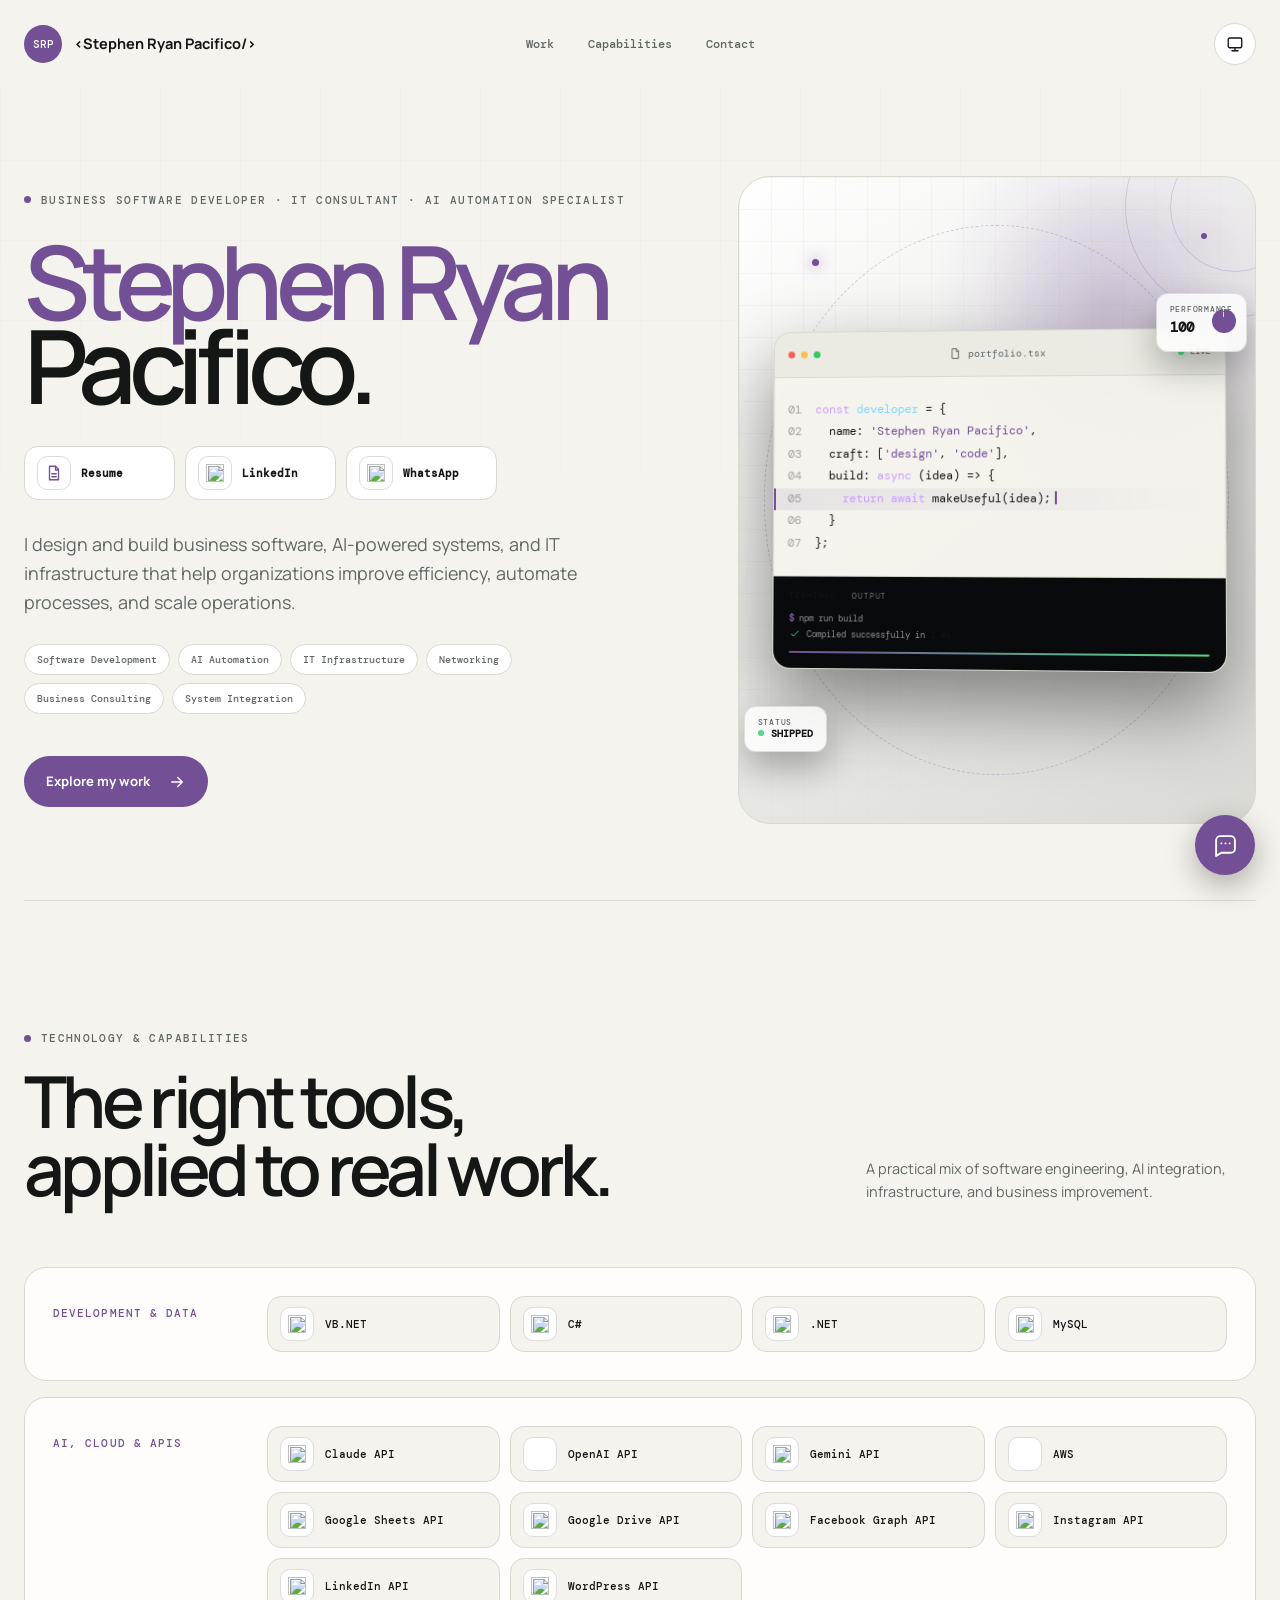
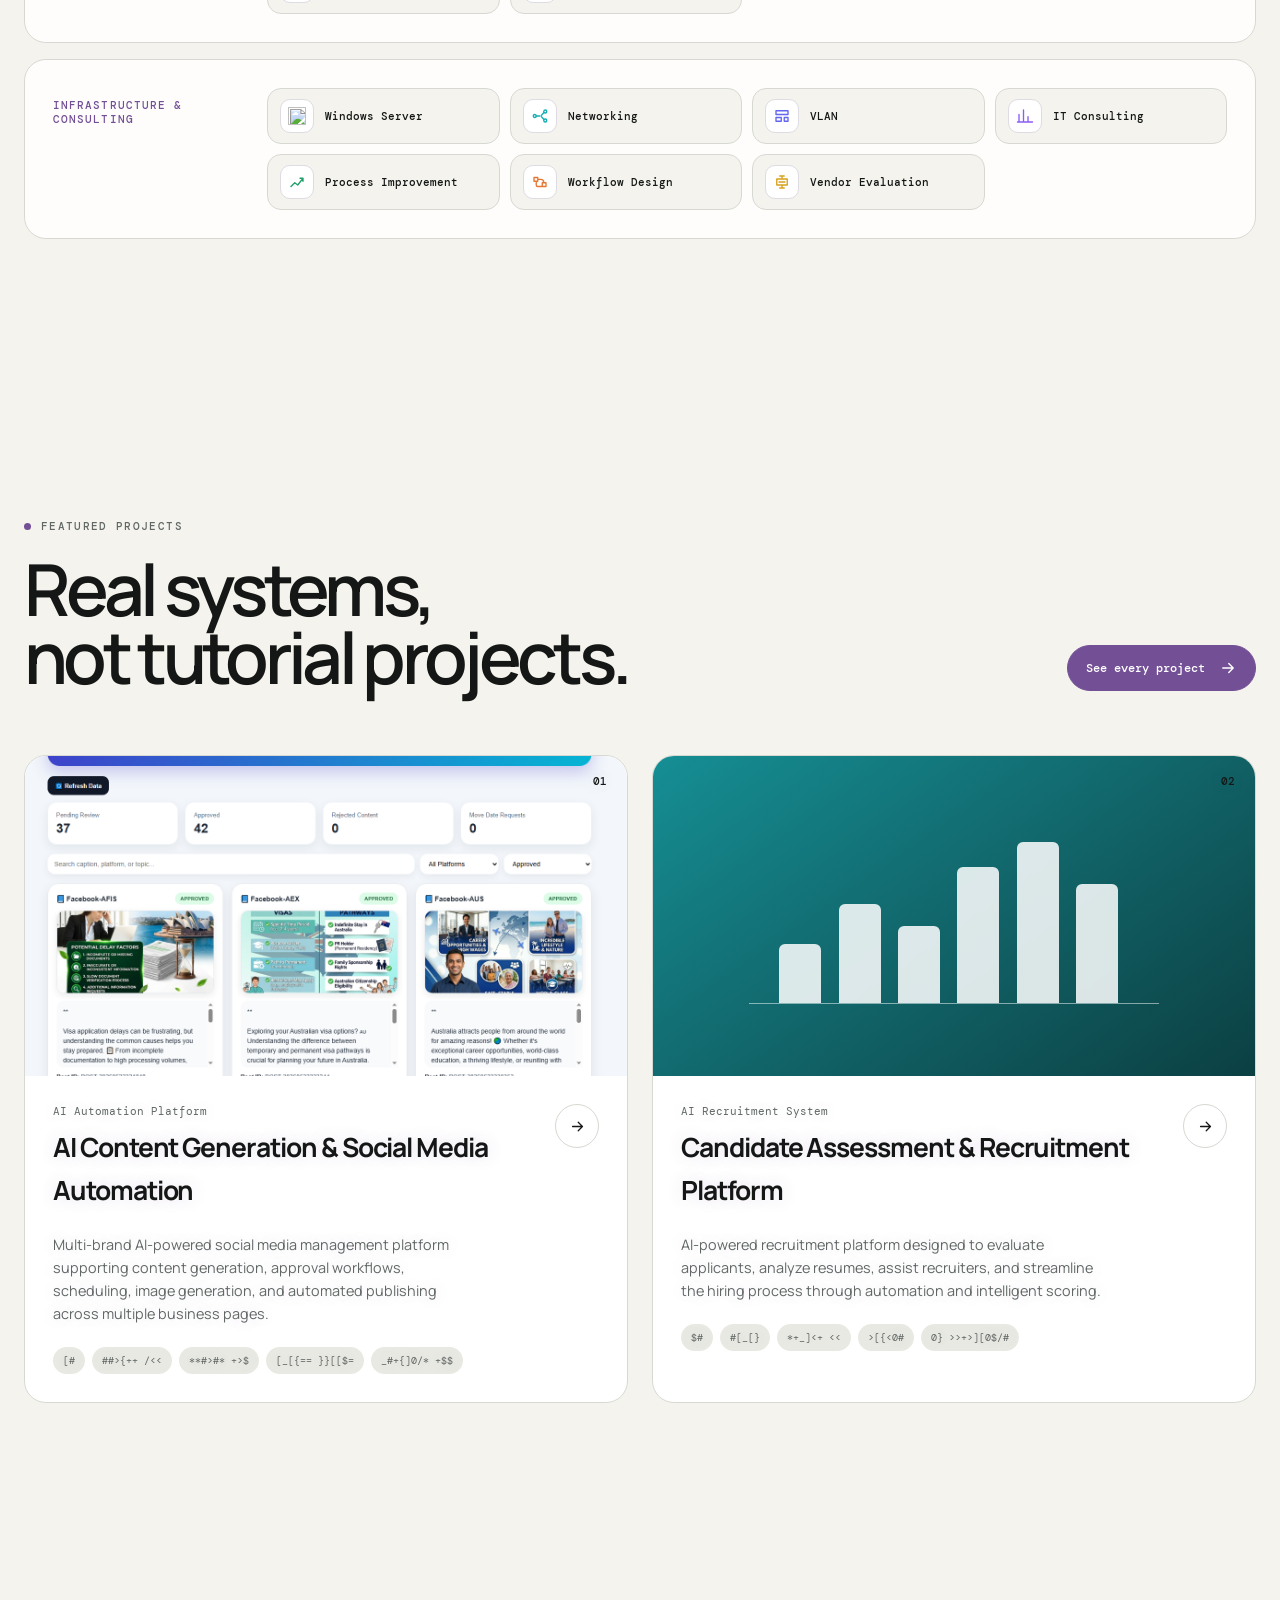
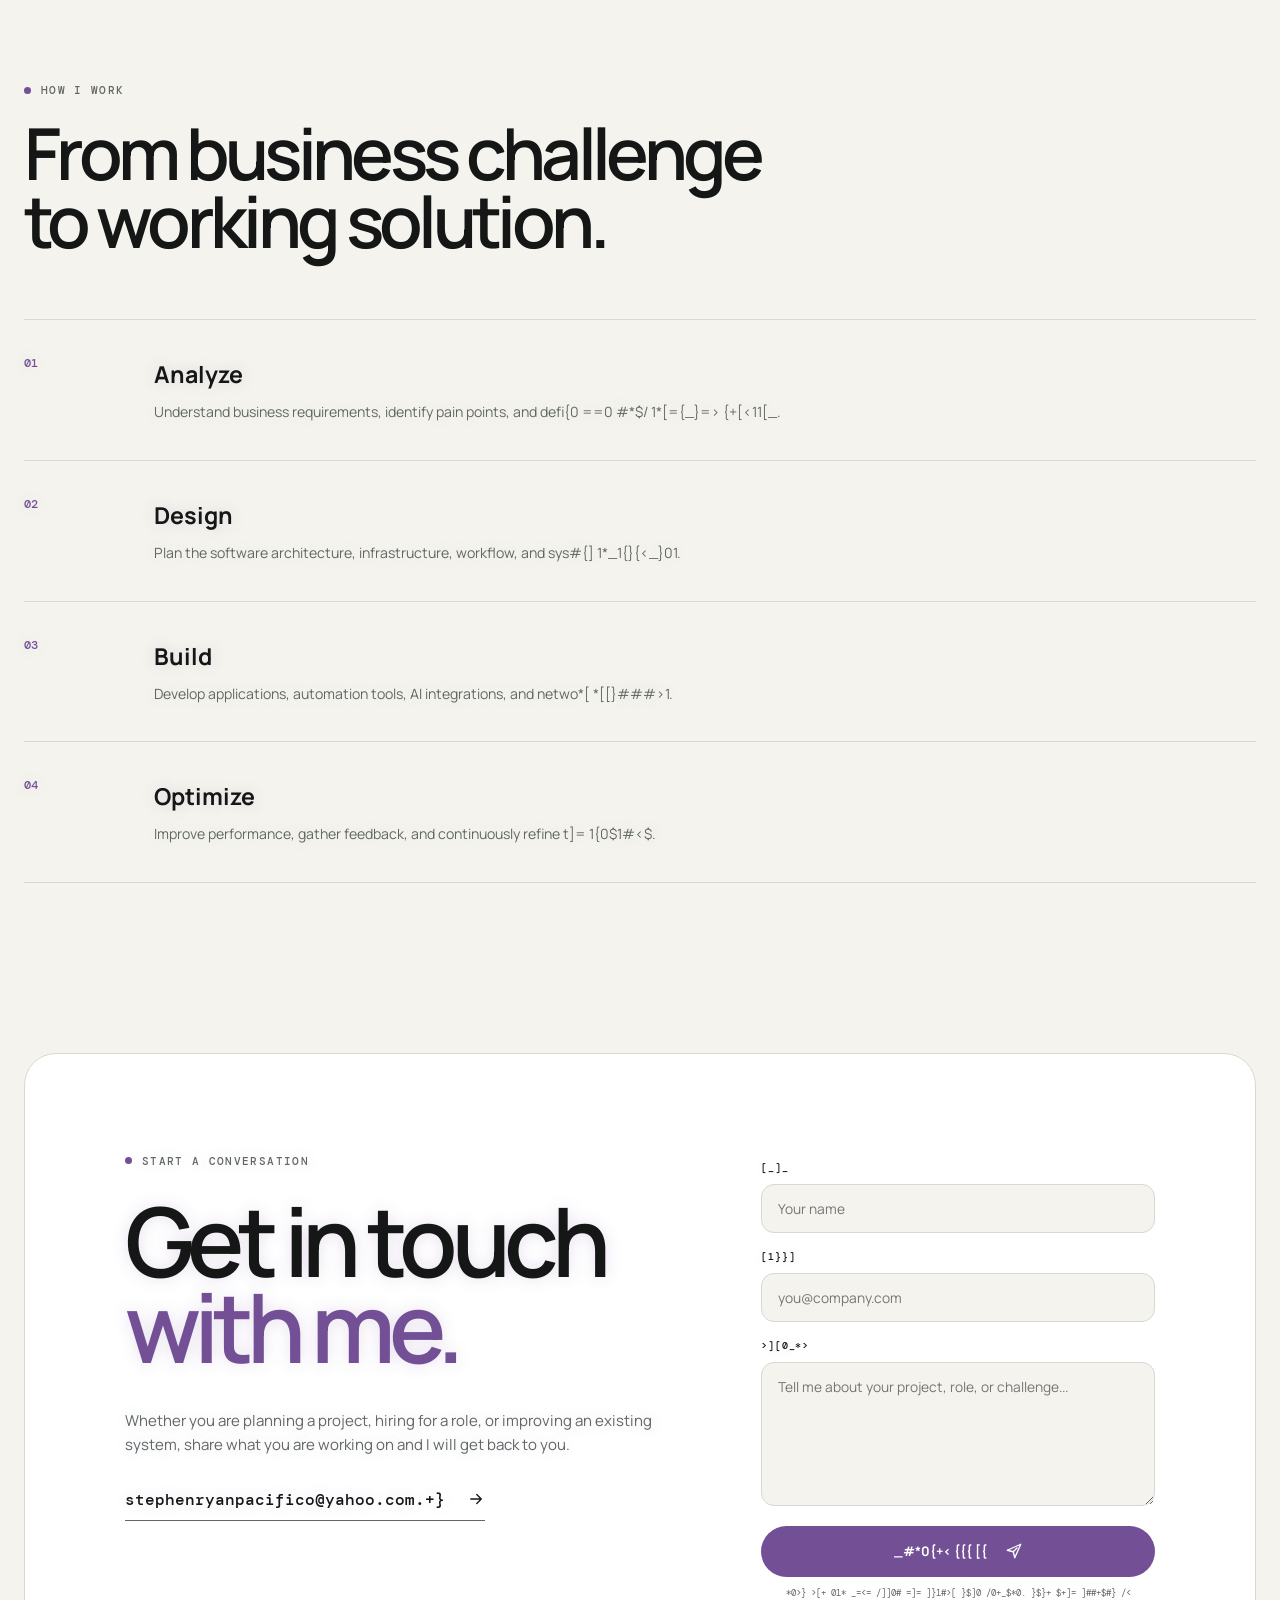
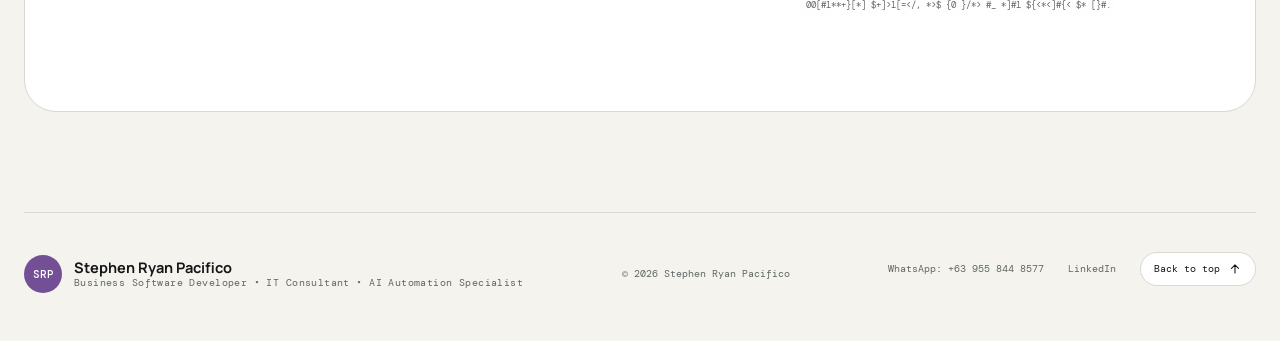
==== commit a4cfd498: "Remove GitHub link from index.html Removed GitHub link from profile actions section." ====
--- a/index.html
+++ b/index.html
@@ -104,7 +104,6 @@
                 <h1><em>Stephen Ryan</em><br>Pacifico.</h1>
                 <div class="profile-actions" aria-label="Profile links">
                     <button class="profile-action" type="button" data-resume-open><span class="action-icon"><svg viewBox="0 0 24 24" aria-hidden="true"><path d="M6 3h8l4 4v14H6zM14 3v5h4M9 13h6M9 17h6"/></svg></span><span>Resume</span></button>
-                    <a class="profile-action" href="https://github.com/stephenryanpacifico" target="_blank" rel="noopener noreferrer"><span class="action-icon"><img src="https://cdn.simpleicons.org/github/181717" alt=""></span><span>GitHub</span></a>
                     <a class="profile-action" href="https://www.linkedin.com/in/stephen-pacifico03241996/" target="_blank" rel="noopener noreferrer"><span class="action-icon"><img src="https://cdn.jsdelivr.net/gh/devicons/devicon/icons/linkedin/linkedin-original.svg" alt=""></span><span>LinkedIn</span></a>
                     <a class="profile-action" href="https://api.whatsapp.com/send?phone=639558448577" target="_blank" rel="noopener noreferrer"><span class="action-icon"><img src="https://cdn.simpleicons.org/whatsapp/25D366" alt=""></span><span>WhatsApp</span></a>
                 </div>
